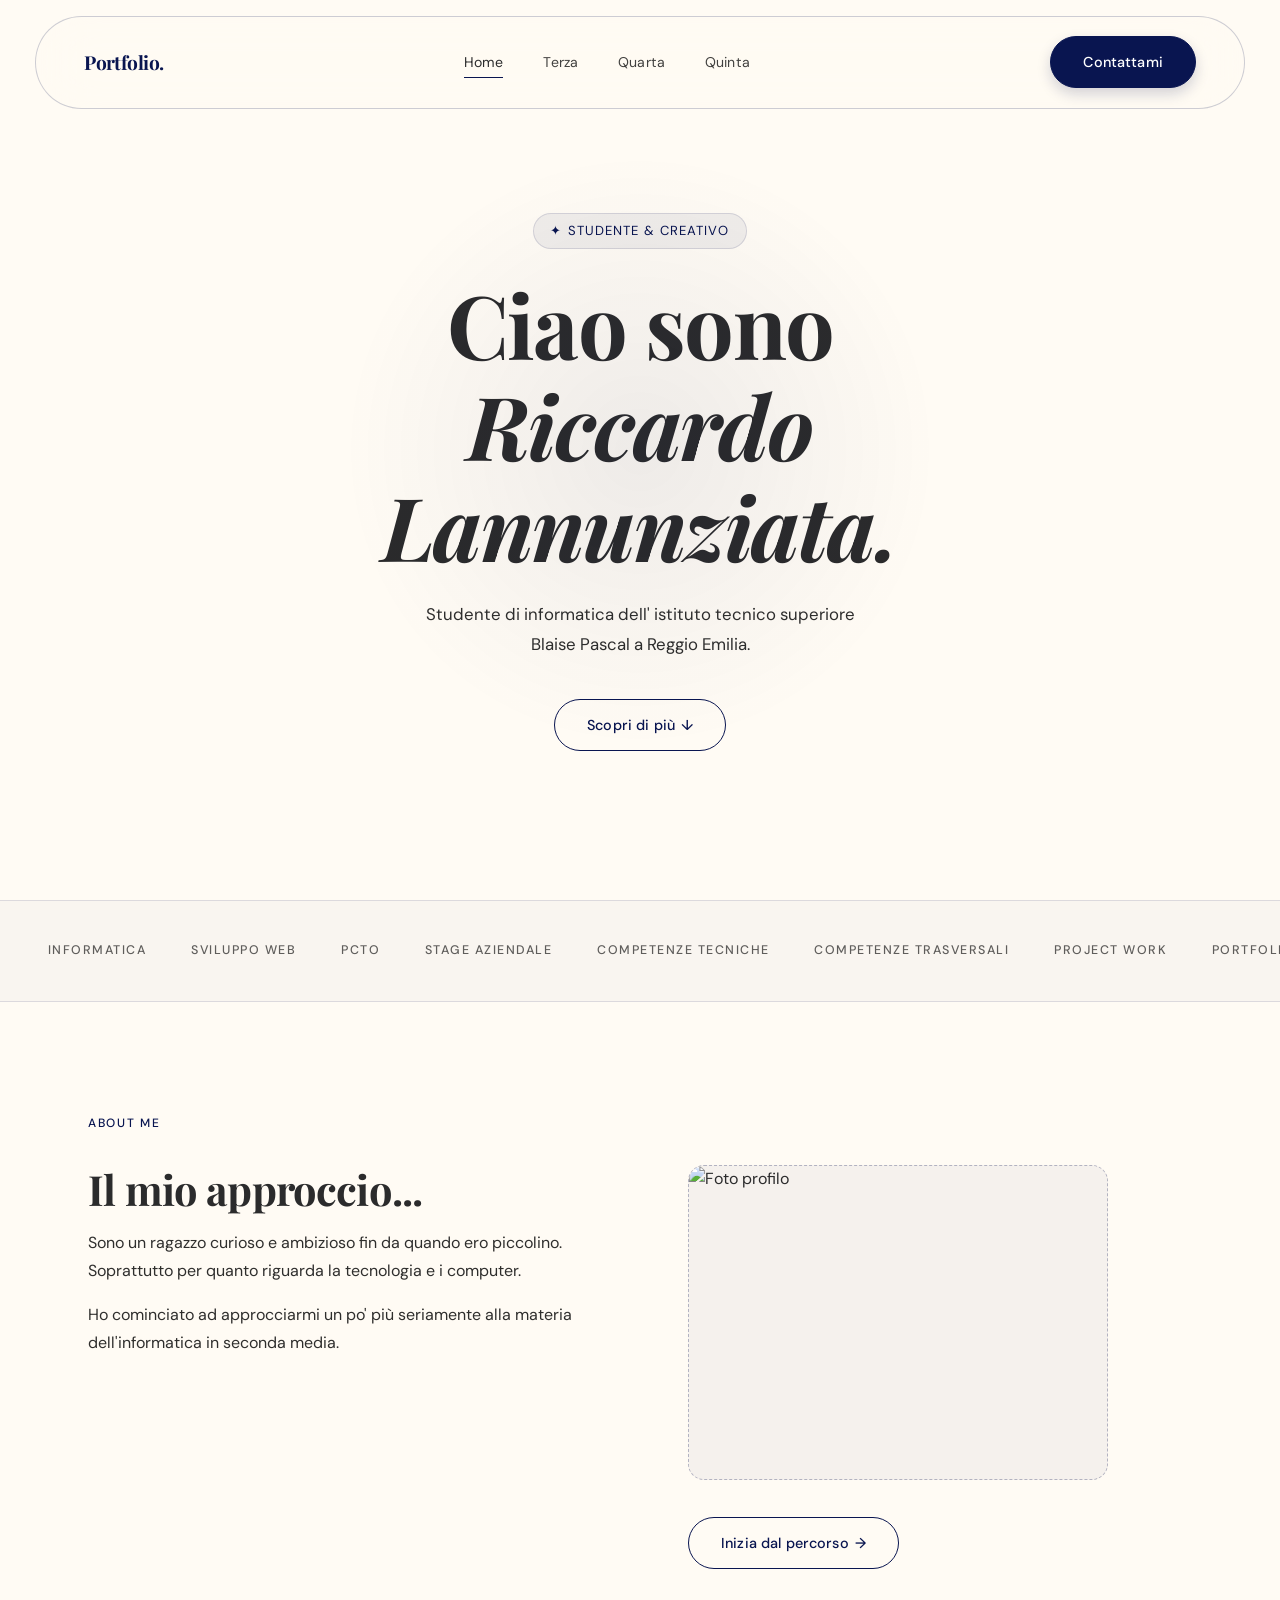
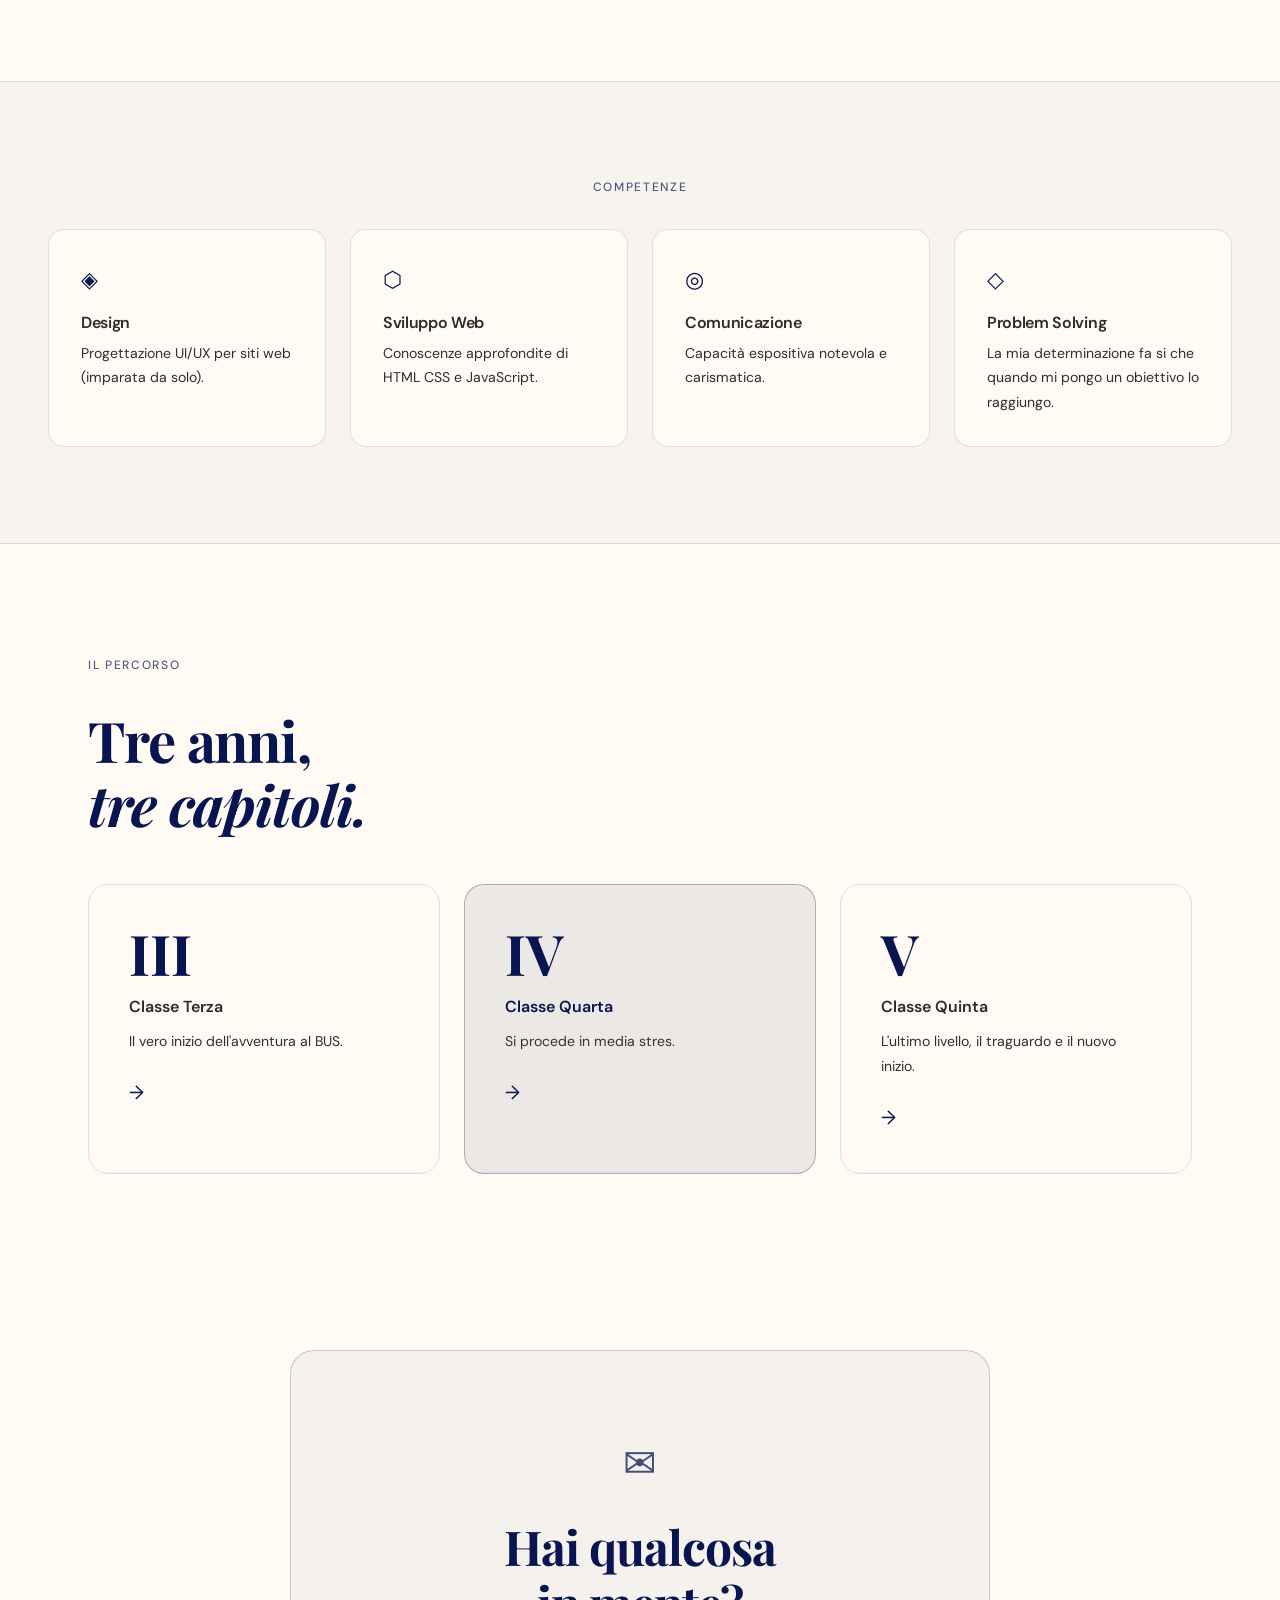
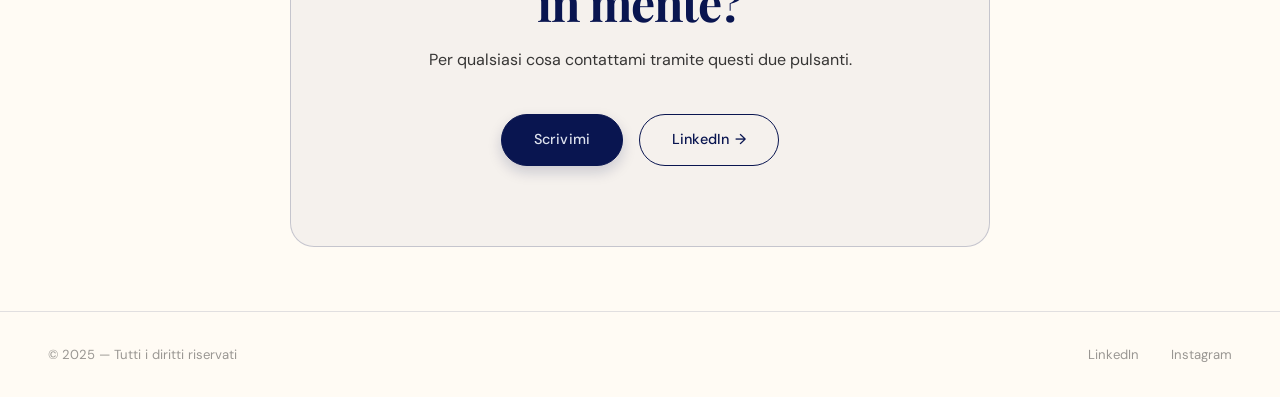
==== index.html @ df55d801 "Add files via upload" ====
<!DOCTYPE html>
<html lang="it">
<head>
  <meta charset="UTF-8" />
  <meta name="viewport" content="width=device-width, initial-scale=1.0"/>
  <title>Home</title>
  <link rel="stylesheet" href="style.css"/>
  <link rel="preconnect" href="https://fonts.googleapis.com">
  <link href="https://fonts.googleapis.com/css2?family=Playfair+Display:ital,wght@0,400;0,700;1,400&family=DM+Sans:wght@300;400;500&display=swap" rel="stylesheet">
</head>
<body>

  <!-- NAV -->
  <nav class="nav">
    <div class="nav-logo">Portfolio.</div>
    <div class="nav-links">
      <a href="index.html" class="active">Home</a>
      <a href="terza.html">Terza</a>
      <a href="quarta.html">Quarta</a>
      <a href="quinta.html">Quinta</a>
    </div>
    <div class="nav-contact">
      <a href="mailto:email@example.com" class="btn-pill btn-glow">Contattami</a>
    </div>
    <button class="hamburger" onclick="toggleMenu()">&#9776;</button>
  </nav>

  <div class="mobile-menu" id="mobileMenu">
    <a href="index.html" onclick="toggleMenu()">Home</a>
    <a href="terza.html" onclick="toggleMenu()">Terza</a>
    <a href="quarta.html" onclick="toggleMenu()">Quarta</a>
    <a href="quinta.html" onclick="toggleMenu()">Quinta</a>
  </div>

  <!-- HERO -->
  <section class="hero">
    <div class="hero-tag fade-in">✦ Studente &amp; Creativo</div>
    <h1 class="hero-title fade-in delay-1">
      Ciao sono<br>
      <em><span class="animated-name">Riccardo Lannunziata.</span></em>
    </h1>
    <p class="hero-sub fade-in delay-2">
      Studente di informatica dell' istituto tecnico superiore <br> Blaise Pascal a Reggio Emilia.
    </p>
    <a href="#about" class="btn-outline fade-in delay-3">Scopri di più <span class="btn-arrow">↓</span></a>
    <div class="hero-orb"></div>
  </section>

  <!-- BRANDS / SCUOLA -->
  <section class="brands fade-in-section">
    <div class="brands-track">
      <span>Informatica</span>
      <span>Sviluppo Web</span>
      <span>PCTO</span>
      <span>Stage Aziendale</span>
      <span>Competenze Tecniche</span>
      <span>Competenze Trasversali</span>
      <span>Project Work</span>
      <span>Portfolio</span>
    </div>
    <div class="brands-track" aria-hidden="true">
      <span>Informatica</span>
      <span>Sviluppo Web</span>
      <span>PCTO</span>
      <span>Stage Aziendale</span>
      <span>Competenze Tecniche</span>
      <span>Competenze Trasversali</span>
      <span>Project Work</span>
      <span>Portfolio</span>
    </div>
  </section>

  <!-- ABOUT -->
  <section class="about" id="about">
    <div class="about-label fade-in-section">About me</div>
    <div class="about-grid">
      <div class="about-left fade-in-section">
        <h2>Il mio approccio...</h2>
        <p>
          Sono un ragazzo curioso e ambizioso fin da quando ero piccolino.
          Soprattutto per quanto riguarda la tecnologia e i computer.
        </p>
        <p>
          Ho cominciato ad approcciarmi un po' più seriamente alla materia dell'informatica in seconda media.
        </p>
      </div>
      <div class="about-right fade-in-section delay-1">
        <div class="about-photo-slot">
          <img src="https://framerusercontent.com/images/jYWLYT46QP2IQZvcGWomokY1kc.jpg" alt="Foto profilo" />
        </div>
        <a href="terza.html" class="btn-outline">Inizia dal percorso <span class="btn-arrow">→</span></a>
      </div>
    </div>
  </section>

  <!-- SKILLS -->
  <section class="skills fade-in-section">
    <div class="skills-label">Competenze</div>
    <div class="skills-grid">
      <div class="skill-card fade-in-section">
        <div class="skill-icon">◈</div>
        <h3>Design</h3>
        <p>Progettazione UI/UX per siti web (imparata da solo).</p>
      </div>
      <div class="skill-card fade-in-section delay-1">
        <div class="skill-icon">⬡</div>
        <h3>Sviluppo Web</h3>
        <p>Conoscenze approfondite di HTML CSS e JavaScript.</p>
      </div>
      <div class="skill-card fade-in-section delay-2">
        <div class="skill-icon">◎</div>
        <h3>Comunicazione</h3>
        <p>Capacità espositiva notevola e carismatica.</p>
      </div>
      <div class="skill-card fade-in-section delay-3">
        <div class="skill-icon">◇</div>
        <h3>Problem Solving</h3>
        <p>La mia determinazione fa si che quando mi pongo un obiettivo lo raggiungo.</p>
      </div>
    </div>
  </section>

  <!-- YEARS NAV -->
  <section class="years fade-in-section">
    <div class="years-label">Il percorso</div>
    <h2>Tre anni,<br><em>tre capitoli.</em></h2>
    <div class="years-cards">
      <a href="terza.html" class="year-card fade-in-section">
        <div class="year-num">III</div>
        <div class="year-title">Classe Terza</div>
        <p>Il vero inizio dell'avventura al BUS.</p>
        <span class="year-arrow">→</span>
      </a>
      <a href="quarta.html" class="year-card featured fade-in-section delay-1 btn-glow">
        <div class="year-num">IV</div>
        <div class="year-title">Classe Quarta</div>
        <p>Si procede in media stres.</p>
        <span class="year-arrow">→</span>
      </a>
      <a href="quinta.html" class="year-card fade-in-section delay-2 btn-glow">
        <div class="year-num">V</div>
        <div class="year-title">Classe Quinta</div>
        <p>L'ultimo livello, il traguardo e il nuovo inizio.</p>
        <span class="year-arrow">→</span>
      </a>
    </div>
  </section>

  <!-- CTA -->
  <section class="cta fade-in-section">
    <div class="cta-inner">
      <div class="cta-icon">✉</div>
      <h2>Hai qualcosa<br>in mente?</h2>
      <p>Per qualsiasi cosa contattami tramite questi due pulsanti.</p>
      <div class="cta-buttons">
        <a href="mailto:email@example.com" class="btn-dark btn-glow">Scrivimi</a>
        <a href="#" class="btn-outline">LinkedIn <span class="btn-arrow">→</span></a>
      </div>
    </div>
  </section>

  <!-- FOOTER -->
  <footer class="footer">
    <div class="footer-left">© 2025 — Tutti i diritti riservati</div>
    <div class="footer-right">
      <a href="#">LinkedIn</a>
      <a href="#">Instagram</a>
    </div>
  </footer>

  <script src="main.js"></script>
</body>
</html>
---- style.css ----
/* === VARIABLES === */
:root {
  --navy: #091550;
  --cream: #fffbf4;
  --black: #2b2b2c;
  --white: #ffffff;
  --navy-light: rgba(9, 21, 80, 0.06);
  --navy-mid: rgba(9, 21, 80, 0.12);
  --transition: 0.55s cubic-bezier(0.22, 0.61, 0.36, 1);
}

/* === RESET === */
*, *::before, *::after { box-sizing: border-box; margin: 0; padding: 0; }

html { scroll-behavior: smooth; }

body {
  font-family: 'DM Sans', sans-serif;
  background-color: var(--cream);
  color: var(--black);
  font-size: 16px;
  line-height: 1.6;
  overflow-x: hidden;
}

a { text-decoration: none; color: inherit; }
em { font-family: 'Playfair Display', serif; font-style: italic; }

/* === TYPOGRAPHY === */
h1, h2, h3 {
  font-family: 'Playfair Display', serif;
  font-weight: 700;
  line-height: 1.15;
  letter-spacing: -0.02em;
  color: var(--black);
}

h1 { font-size: clamp(2.8rem, 7vw, 5.5rem); }
h2 { font-size: clamp(1.8rem, 4vw, 3rem); }
h3 { font-size: 1.2rem; font-family: 'DM Sans', sans-serif; font-weight: 500; }
p { color: rgba(0,0,0,0.82); line-height: 1.75; }

/* === NAV === */
.nav {
  position: fixed;
  top: 1rem;
  left: 2.2rem;
  right: 2.2rem;
  z-index: 100;
  display: flex;
  align-items: center;
  justify-content: space-between;
  padding: 1.2rem 3rem;
  border-radius: 999px;
  background: rgba(255, 251, 244, 0.44);
  backdrop-filter: blur(28px) saturate(1.2);
  -webkit-backdrop-filter: blur(28px) saturate(1.2);
  border: 1px solid rgba(9, 21, 80, 0.2);
  transition: background var(--transition), backdrop-filter var(--transition), box-shadow var(--transition), border-color var(--transition);
  box-shadow: 0 14px 34px rgba(9, 21, 80, 0.16);
}

.nav.scrolled {
  background: rgba(255, 251, 244, 0.56);
  backdrop-filter: blur(32px) saturate(1.25);
  -webkit-backdrop-filter: blur(32px) saturate(1.25);
  border-color: rgba(9, 21, 80, 0.26);
  box-shadow: 0 16px 36px rgba(9, 21, 80, 0.2);
}

.nav-logo {
  font-family: 'Playfair Display', serif;
  font-size: 1.2rem;
  font-weight: 700;
  color: var(--navy);
  letter-spacing: -0.03em;
}

.nav-links {
  display: flex;
  gap: 2.5rem;
}

.nav-links a {
  font-size: 0.88rem;
  font-weight: 400;
  color: rgba(0,0,0,0.74);
  letter-spacing: 0.01em;
  transition: color var(--transition);
  position: relative;
}

.nav-links a::after {
  content: '';
  position: absolute;
  bottom: -4px; left: 0; right: 0;
  height: 1px;
  background: var(--navy);
  transform: scaleX(0);
  transform-origin: left;
  transition: transform var(--transition);
}

.nav-links a:hover, .nav-links a.active {
  color: var(--black);
}

.nav-links a.active::after,
.nav-links a:hover::after {
  transform: scaleX(1);
}

.hamburger {
  display: none;
  background: none;
  border: none;
  font-size: 1.3rem;
  cursor: pointer;
  color: var(--black);
}

.mobile-menu {
  display: none;
  position: fixed;
  top: 82px;
  left: 2.2rem;
  right: 2.2rem;
  z-index: 99;
  background: rgba(255, 251, 244, 0.62);
  backdrop-filter: blur(22px) saturate(1.15);
  -webkit-backdrop-filter: blur(22px) saturate(1.15);
  border-radius: 18px;
  border: 1px solid rgba(9, 21, 80, 0.22);
  padding: 1.5rem 2rem;
  flex-direction: column;
  gap: 1.2rem;
}
.mobile-menu.open { display: flex; }
.mobile-menu a {
  font-size: 1rem;
  color: rgba(0,0,0,0.9);
  font-weight: 400;
}

/* === BUTTONS === */

/* --- STILE 1: outline (solo bordo) --- */
.btn-outline,
.btn-outline-light,
.btn-dark-outline {
  display: inline-flex;
  align-items: center;
  justify-content: center;
  gap: 0.4em;
  border-radius: 100px;
  border: 1.6px solid var(--navy);
  background: transparent;
  color: var(--navy);
  font-weight: 500;
  font-size: 0.9rem;
  padding: 0.85rem 2rem;
  letter-spacing: 0.01em;
  cursor: pointer;
  transition: background-color 0.35s cubic-bezier(0.22, 0.61, 0.36, 1),
              color 0.35s cubic-bezier(0.22, 0.61, 0.36, 1),
              box-shadow 0.35s cubic-bezier(0.22, 0.61, 0.36, 1);
}

.btn-outline .btn-arrow,
.btn-outline-light .btn-arrow,
.btn-dark-outline .btn-arrow {
  display: inline-block;
  transition: none;
}

.btn-outline:hover,
.btn-outline-light:hover,
.btn-dark-outline:hover {
  background: var(--navy);
  color: var(--white);
  box-shadow: 0 8px 18px rgba(9, 21, 80, 0.16);
}

.btn-outline:hover .btn-arrow,
.btn-outline-light:hover .btn-arrow,
.btn-dark-outline:hover .btn-arrow {
  transform: none;
}

/* --- STILE 2: fill (sfondo pieno) --- */
.btn-pill,
.btn-dark {
  display: inline-flex;
  align-items: center;
  justify-content: center;
  border-radius: 100px;
  border: 1.6px solid var(--navy);
  background: var(--navy);
  color: var(--white);
  font-weight: 500;
  font-size: 0.9rem;
  padding: 0.85rem 2rem;
  letter-spacing: 0.01em;
  cursor: pointer;
  transition: background-color 0.35s cubic-bezier(0.22, 0.61, 0.36, 1),
              color 0.35s cubic-bezier(0.22, 0.61, 0.36, 1),
              box-shadow 0.35s cubic-bezier(0.22, 0.61, 0.36, 1);
  box-shadow: 0 6px 14px rgba(9, 21, 80, 0.18);
}

.btn-pill:hover,
.btn-dark:hover {
  background: var(--white);
  color: var(--navy);
  box-shadow: 0 10px 22px rgba(9, 21, 80, 0.2);
}

.btn-outline { font-size: 0.9rem; padding: 0.85rem 2rem; }

/* back-arrow in nav buttons translates down on hover */
.page-nav .btn-outline:hover {
  /* arrow already handled by .btn-arrow span */
}

.btn-glow {
  position: static;
}

.btn-glow:not(.btn-dark):not(.btn-pill)::after {
  opacity: 0;
}

.btn-glow:not(.btn-dark):not(.btn-pill):hover::after {
  opacity: 0;
}

.year-card.btn-glow {
  transition: transform 0.22s ease, box-shadow 0.22s ease, border-color 0.22s ease, background-color 0.22s ease;
}

.year-card.btn-glow::after {
  border-radius: 20px;
}

.year-card.featured.btn-glow {
  background: rgba(9, 21, 80, 0.08);
}

.year-card.featured.btn-glow:hover {
  background: #050d37;
  border-color: rgba(131, 165, 255, 0.7);
}

.year-card.btn-glow:hover {
  border-color: rgba(131, 165, 255, 0.65);
  box-shadow: 0 18px 36px rgba(5, 13, 55, 0.28);
}

.year-card.featured.btn-glow:hover .year-num,
.year-card.featured.btn-glow:hover .year-title,
.year-card.featured.btn-glow:hover p,
.year-card.featured.btn-glow:hover .year-arrow {
  color: #ffffff;
}

/* === HERO === */
.hero {
  min-height: 100vh;
  display: flex;
  flex-direction: column;
  align-items: center;
  justify-content: center;
  text-align: center;
  padding: 8rem 2rem 4rem;
  position: relative;
  overflow: hidden;
}

.hero-tag {
  display: inline-block;
  font-size: 0.82rem;
  letter-spacing: 0.08em;
  text-transform: uppercase;
  color: var(--navy);
  background: var(--navy-light);
  padding: 0.4rem 1rem;
  border-radius: 100px;
  margin-bottom: 1.5rem;
  border: 1px solid var(--navy-mid);
}

.hero-title {
  max-width: 800px;
  margin-bottom: 1.5rem;
}

.hero-sub {
  max-width: 480px;
  font-size: 1.05rem;
  margin-bottom: 2.5rem;
  color: rgba(0,0,0,0.82);
}

.hero-orb {
  position: absolute;
  width: 600px;
  height: 600px;
  border-radius: 50%;
  background: radial-gradient(circle, rgba(9,21,80,0.07) 0%, transparent 70%);
  top: 50%; left: 50%;
  transform: translate(-50%, -50%);
  pointer-events: none;
  animation: pulse 6s ease-in-out infinite;
}

@keyframes pulse {
  0%, 100% { transform: translate(-50%, -50%) scale(1); opacity: 1; }
  50% { transform: translate(-50%, -50%) scale(1.08); opacity: 0.7; }
}

/* === NAME COLOR ANIMATION === */
@keyframes nameColorShift {
  0%   { color: #091550; }
  20%  { color: #1a3fa8; }
  40%  { color: #3d6eff; }
  60%  { color: #091550; }
  80%  { color: #5b21b6; }
  100% { color: #091550; }
}

.hero-title .animated-name {
  animation: nameColorShift 6s ease-in-out infinite;
  display: inline;
}

/* === BRANDS === */
.brands {
  padding: 2.5rem 3rem;
  display: flex;
  align-items: center;
  justify-content: flex-start;
  gap: 2.8rem;
  overflow: hidden;
  border-top: 1px solid var(--navy-mid);
  border-bottom: 1px solid var(--navy-mid);
  background: rgba(9,21,80,0.025);
}

.brands-track {
  display: flex;
  align-items: center;
  gap: 2.8rem;
  min-width: max-content;
  flex-shrink: 0;
  animation: brandsScroll 42s linear infinite;
}

.brands span {
  font-size: 0.78rem;
  letter-spacing: 0.12em;
  text-transform: uppercase;
  color: rgba(0,0,0,0.62);
  font-weight: 500;
}

@keyframes brandsScroll {
  from { transform: translateX(0); }
  to { transform: translateX(-100%); }
}

/* === ABOUT === */
.about {
  padding: 7rem 3rem;
  max-width: 1200px;
  margin: 0 auto;
}

.about-label, .section-label, .skills-label, .years-label, .page-hero-label {
  font-size: 0.75rem;
  letter-spacing: 0.14em;
  text-transform: uppercase;
  color: var(--navy);
  font-weight: 500;
  margin-bottom: 2rem;
  opacity: 0.7;
}

.page-hero-title,
.page-section h2,
.years h2 {
  color: var(--navy);
}

.about-grid {
  display: grid;
  grid-template-columns: 1fr 1fr;
  gap: 6rem;
  align-items: start;
  margin-top: 1rem;
}

.about-left h2 { font-size: clamp(1.6rem, 3.5vw, 2.6rem); }
.about-left p {
  margin-top: 1rem;
  max-width: 48ch;
}

.about-right {
  display: flex;
  flex-direction: column;
  gap: 1.2rem;
}
.about-right .btn-outline { align-self: flex-start; margin-top: 0.5rem; }

.about-photo-slot {
  width: min(420px, 100%);
  aspect-ratio: 4 / 3;
  border: 1.5px dashed rgba(9,21,80,0.28);
  border-radius: 16px;
  background: rgba(9,21,80,0.04);
  display: flex;
  align-items: center;
  justify-content: center;
  position: relative;
  overflow: hidden;
  margin-bottom: 0.6rem;
}

.about-photo-slot img {
  width: 100%;
  height: 100%;
  object-fit: cover;
  display: block;
}

.about-photo-slot span {
  position: absolute;
  left: 50%;
  top: 50%;
  transform: translate(-50%, -50%);
  font-size: 0.8rem;
  letter-spacing: 0.05em;
  color: rgba(0,0,0,0.62);
  background: rgba(255,251,244,0.92);
  padding: 0.38rem 0.7rem;
  border-radius: 999px;
}

/* === SKILLS === */
.skills {
  padding: 6rem 3rem;
  background: rgba(9,21,80,0.03);
  border-top: 1px solid var(--navy-mid);
  border-bottom: 1px solid var(--navy-mid);
}

.skills-label { text-align: center; }

.skills-grid {
  display: grid;
  grid-template-columns: repeat(4, 1fr);
  gap: 1.5rem;
  max-width: 1200px;
  margin: 2rem auto 0;
}

.skill-card {
  padding: 2rem;
  background: var(--cream);
  border: 1px solid var(--navy-mid);
  border-radius: 16px;
  transition: all var(--transition);
  position: relative;
  overflow: hidden;
}
.skill-card:hover {
  transform: translateY(-7px);
  box-shadow: 0 20px 42px rgba(9,21,80,0.12);
  border-color: rgba(9,21,80,0.35);
}

.skill-card::before {
  content: '';
  position: absolute;
  inset: 0;
  border-radius: 16px;
  padding: 1px;
  background: conic-gradient(from 35deg at 100% 100%, rgba(9,21,80,0) 0deg, rgba(9,21,80,0.78) 110deg, rgba(9,21,80,0) 220deg, rgba(9,21,80,0) 360deg);
  -webkit-mask: linear-gradient(#000 0 0) content-box, linear-gradient(#000 0 0);
  -webkit-mask-composite: xor;
  mask-composite: exclude;
  opacity: 0;
  transition: opacity var(--transition), transform var(--transition);
  transform: translateY(8px);
  pointer-events: none;
}

.skill-card:hover::before {
  opacity: 1;
  transform: translateY(0);
}

.skill-icon {
  font-size: 1.4rem;
  color: var(--navy);
  margin-bottom: 1rem;
}

.skill-card h3 { font-size: 1rem; font-weight: 600; margin-bottom: 0.5rem; }
.skill-card p { font-size: 0.88rem; }

/* === YEARS === */
.years {
  padding: 7rem 3rem;
  max-width: 1200px;
  margin: 0 auto;
}

.years h2 { font-size: clamp(2rem, 4.5vw, 3.5rem); margin-bottom: 3rem; }

.years-cards {
  display: grid;
  grid-template-columns: repeat(3, 1fr);
  gap: 1.5rem;
}

.year-card {
  display: block;
  padding: 2.5rem;
  border: 1.5px solid var(--navy-mid);
  border-radius: 20px;
  transition: all var(--transition);
  position: relative;
  overflow: hidden;
  box-shadow: none;
}

.year-card::before {
  content: '';
  position: absolute;
  inset: 0;
  background: var(--navy);
  transform: translateY(100%);
  transition: transform var(--transition);
  z-index: 0;
}

.year-card:hover::before { transform: translateY(0); }

.year-card:hover .year-num,
.year-card:hover .year-title,
.year-card:hover p,
.year-card:hover .year-arrow {
  color: var(--cream);
}

.year-card > * { position: relative; z-index: 1; }

.year-card.featured {
  background: rgba(9,21,80,0.05);
  border-color: rgba(9,21,80,0.28);
}
.year-card.featured .year-num,
.year-card.featured .year-title,
.year-card.featured p,
.year-card.featured .year-arrow {
  color: var(--navy);
}
.year-card.featured p { color: rgba(0,0,0,0.78); }

.year-num {
  font-family: 'Playfair Display', serif;
  font-size: 3.5rem;
  font-weight: 700;
  color: var(--navy);
  line-height: 1;
  margin-bottom: 0.8rem;
  transition: color var(--transition);
}

.year-title {
  font-size: 1rem;
  font-weight: 600;
  margin-bottom: 0.6rem;
  transition: color var(--transition);
}

.year-card p { font-size: 0.88rem; margin-bottom: 1.5rem; transition: color var(--transition); }

.year-arrow {
  font-size: 1.2rem;
  color: var(--navy);
  transition: all var(--transition);
  display: block;
}

.year-card:hover .year-arrow { transform: translateX(5px); }

/* === CTA === */
.cta {
  padding: 4rem 3rem;
  display: flex;
  justify-content: center;
}

.cta-inner {
  text-align: center;
  padding: 5rem 4rem;
  background: rgba(9,21,80,0.04);
  border: 1.5px solid rgba(9,21,80,0.2);
  border-radius: 24px;
  max-width: 700px;
  width: 100%;
}

.cta-icon {
  font-size: 2.5rem;
  margin-bottom: 1.5rem;
  color: var(--navy);
  opacity: 0.75;
}

.cta-inner h2 { color: var(--navy); margin-bottom: 1rem; }
.cta-inner p { color: rgba(0,0,0,0.78); margin-bottom: 2.5rem; }

.cta-buttons {
  display: flex;
  gap: 1rem;
  justify-content: center;
  flex-wrap: wrap;
}

.cta-buttons .btn-dark {
  color: rgba(245, 248, 255, 0.9);
}
.cta-buttons .btn-dark:hover {
  background: linear-gradient(145deg, #0a164f, #040a2a);
}

/* === FOOTER === */
.footer {
  padding: 2rem 3rem;
  display: flex;
  align-items: center;
  justify-content: space-between;
  border-top: 1px solid var(--navy-mid);
}

.footer-left { font-size: 0.82rem; color: rgba(0,0,0,0.4); }
.footer-right { display: flex; gap: 2rem; }
.footer-right a { font-size: 0.82rem; color: rgba(0,0,0,0.4); transition: color var(--transition); }
.footer-right a:hover { color: var(--navy); }

/* === PAGE HERO === */
.page-hero {
  padding: 12rem 3rem 6rem;
  max-width: 900px;
  margin: 0 auto;
}

.page-hero-title {
  font-size: clamp(3.5rem, 9vw, 7rem);
  margin-bottom: 1.5rem;
  line-height: 1.05;
}

.page-hero-sub {
  font-size: 1.1rem;
  max-width: 500px;
  line-height: 1.7;
}

/* === PAGE SECTIONS === */
.page-section {
  padding: 6rem 3rem;
  max-width: 1200px;
  margin: 0 auto;
}

.page-section.alt-bg {
  max-width: 100%;
  background: rgba(9,21,80,0.03);
  border-top: 1px solid var(--navy-mid);
  border-bottom: 1px solid var(--navy-mid);
  padding: 6rem 3rem;
}

.page-section.alt-bg > * {
  max-width: 1200px;
  margin-left: auto;
  margin-right: auto;
}

.page-section.alt-bg h2 { margin-bottom: 3rem; }

.two-col {
  display: grid;
  grid-template-columns: 1fr 1fr;
  gap: 5rem;
  align-items: start;
}

.two-col h2 { margin-bottom: 1.2rem; }
.two-col p { margin-bottom: 0.8rem; }

/* === STAT STACK === */
.stat-stack {
  display: flex;
  flex-direction: column;
  gap: 0;
  border: 1.5px solid var(--navy-mid);
  border-radius: 16px;
  overflow: hidden;
}

.stat-item {
  padding: 1.5rem 2rem;
  border-bottom: 1px solid var(--navy-mid);
  display: flex;
  flex-direction: column;
  gap: 0.2rem;
}
.stat-item:last-child { border-bottom: none; }

.stat-num {
  font-family: 'Playfair Display', serif;
  font-size: 2.2rem;
  font-weight: 700;
  color: var(--navy);
  line-height: 1;
}

.stat-label {
  font-size: 0.82rem;
  color: rgba(0,0,0,0.72);
  letter-spacing: 0.02em;
}

/* === ACTIVITY GRID === */
.activity-grid {
  display: grid;
  grid-template-columns: repeat(2, 1fr);
  gap: 1.5rem;
  max-width: 1200px;
  margin: 0 auto;
}

.activity-card {
  padding: 2.5rem;
  background: var(--cream);
  border: 1.5px solid var(--navy-mid);
  border-radius: 16px;
  transition: all var(--transition);
}
.activity-card:hover {
  transform: translateY(-3px);
  box-shadow: 0 12px 32px rgba(9,21,80,0.08);
  border-color: rgba(9,21,80,0.2);
}

.activity-num {
  font-family: 'Playfair Display', serif;
  font-size: 0.8rem;
  color: var(--navy);
  opacity: 0.5;
  letter-spacing: 0.1em;
  margin-bottom: 1rem;
}

.activity-card h3 { font-size: 1.05rem; font-weight: 600; margin-bottom: 0.7rem; }
.activity-card p { font-size: 0.9rem; }

/* === SUBJECTS === */
.subjects-list {
  display: flex;
  flex-direction: column;
  gap: 1rem;
  max-width: 700px;
}

.subject-row {
  display: flex;
  align-items: center;
  gap: 1.5rem;
}

.subject-name {
  min-width: 200px;
  font-size: 0.9rem;
  color: rgba(0,0,0,0.9);
}

.subject-bar {
  flex: 1;
  height: 4px;
  background: var(--navy-mid);
  border-radius: 100px;
  overflow: hidden;
}

.subject-bar span {
  display: block;
  height: 100%;
  background: var(--navy);
  border-radius: 100px;
  transform: scaleX(0);
  transform-origin: left;
  transition: transform 1s cubic-bezier(0.25, 0.46, 0.45, 0.94);
}

.subject-row.animated .subject-bar span {
  transform: scaleX(1);
}

/* === REFLECTION === */
.reflection {
  text-align: center;
  padding: 6rem 3rem;
  max-width: 700px;
  margin: 0 auto;
}

.reflection blockquote {
  font-family: 'Playfair Display', serif;
  font-size: clamp(1.2rem, 2.5vw, 1.6rem);
  font-style: italic;
  color: var(--navy);
  line-height: 1.6;
  margin-bottom: 1.5rem;
}

.reflection cite {
  font-size: 0.82rem;
  color: rgba(0,0,0,0.68);
  letter-spacing: 0.05em;
  font-style: normal;
}

/* === PAGE NAV === */
.page-nav {
  padding: 3rem;
  display: flex;
  justify-content: space-between;
  align-items: center;
  border-top: 1px solid var(--navy-mid);
  max-width: 1200px;
  margin: 0 auto;
}

.page-nav-disabled {
  font-size: 0.9rem;
  color: rgba(0,0,0,0.25);
  cursor: default;
}

/* === STAGE SECTION === */
.stage-section {
  background: rgba(9,21,80,0.03);
  border-top: 1px solid var(--navy-mid);
  border-bottom: 1px solid var(--navy-mid);
  padding: 6rem 3rem;
}

.stage-inner {
  max-width: 1200px;
  margin: 0 auto;
}

.stage-badge {
  display: inline-block;
  font-size: 0.75rem;
  letter-spacing: 0.12em;
  text-transform: uppercase;
  color: var(--navy);
  background: rgba(9,21,80,0.08);
  border: 1px solid rgba(9,21,80,0.25);
  padding: 0.4rem 1rem;
  border-radius: 100px;
  margin-bottom: 3rem;
  font-weight: 500;
}

.stage-grid {
  display: grid;
  grid-template-columns: 1fr 1fr;
  gap: 5rem;
  align-items: start;
  margin-bottom: 3rem;
}

.stage-grid h2 { margin-bottom: 1.2rem; }
.stage-grid p { margin-bottom: 0.8rem; }

.stage-details {
  display: flex;
  flex-direction: column;
  gap: 0;
  border: 1.5px solid var(--navy-mid);
  border-radius: 16px;
  overflow: hidden;
  background: var(--cream);
}

.stage-detail-item {
  display: flex;
  justify-content: space-between;
  align-items: center;
  padding: 1rem 1.5rem;
  border-bottom: 1px solid var(--navy-mid);
  gap: 1rem;
}
.stage-detail-item:last-child { border-bottom: none; }

.stage-detail-label {
  font-size: 0.78rem;
  letter-spacing: 0.06em;
  text-transform: uppercase;
  color: rgba(0,0,0,0.7);
}

.stage-detail-value {
  font-size: 0.9rem;
  font-weight: 500;
  color: var(--black);
  text-align: right;
}

.stage-activities {
  display: grid;
  grid-template-columns: repeat(auto-fit, minmax(200px, 1fr));
  gap: 1.2rem;
  margin-top: 2rem;
}

.stage-activity-card {
  padding: 1.8rem;
  background: var(--cream);
  border: 1.5px solid var(--navy-mid);
  border-radius: 14px;
  transition: all var(--transition);
}
.stage-activity-card:hover {
  transform: translateY(-3px);
  box-shadow: 0 10px 28px rgba(9,21,80,0.08);
}

.sa-icon {
  font-size: 1.2rem;
  color: var(--navy);
  margin-bottom: 0.8rem;
}

.stage-activity-card h4 { font-size: 0.95rem; font-weight: 600; margin-bottom: 0.5rem; }
.stage-activity-card p { font-size: 0.84rem; }

/* === MATURITY === */
.maturity-topics {
  background: var(--cream);
  border: 1.5px solid var(--navy-mid);
  border-radius: 16px;
  padding: 2rem;
}

.maturity-topics h4 {
  font-size: 0.78rem;
  letter-spacing: 0.1em;
  text-transform: uppercase;
  color: var(--navy);
  margin-bottom: 1.2rem;
  opacity: 0.7;
}

.maturity-topics ul {
  list-style: none;
  display: flex;
  flex-direction: column;
  gap: 0.7rem;
}

.maturity-topics li {
  font-size: 0.9rem;
  color: rgba(0,0,0,0.9);
  padding-left: 1.2rem;
  position: relative;
}

/* === DETAILS OVERLAY === */
.details-toggle {
  margin-top: 1rem;
  display: inline-flex;
  align-items: center;
  gap: 0.45rem;
  padding: 0.3rem 0;
  border: none;
  background: transparent;
  color: rgba(0,0,0,0.86);
  font-family: 'Playfair Display', serif;
  font-style: italic;
  font-size: 0.95rem;
  letter-spacing: 0.02em;
  font-weight: 500;
  cursor: pointer;
  position: relative;
  transition: color var(--transition), transform var(--transition);
}

.details-toggle::after {
  content: '';
  position: absolute;
  left: 0;
  bottom: -0.08rem;
  width: 100%;
  height: 1px;
  background: currentColor;
  transform: scaleX(0);
  transform-origin: left;
  transition: transform 0.35s ease;
}

.details-toggle:hover {
  color: var(--navy);
  transform: translateX(2px);
}

.details-toggle:hover::after {
  transform: scaleX(1);
}

.details-arrow {
  font-size: 0.82rem;
  transition: transform var(--transition);
}

.details-toggle:hover .details-arrow {
  transform: translateY(1px);
}

.details-overlay {
  position: fixed;
  inset: 0;
  display: flex;
  align-items: center;
  justify-content: center;
  padding: 1.5rem;
  background: rgba(4, 10, 38, 0.48);
  opacity: 0;
  pointer-events: none;
  transition: opacity 0.3s ease;
  z-index: 200;
}

.details-overlay.open {
  opacity: 1;
  pointer-events: auto;
}

.details-panel {
  width: min(900px, 100%);
  max-height: 92vh;
  overflow: auto;
  background: var(--cream);
  border: 1px solid var(--navy-mid);
  border-radius: 18px;
  padding: 2.1rem;
  box-shadow: 0 24px 60px rgba(9,21,80,0.18);
  transform: translateY(14px) scale(0.98);
  transition: transform 0.32s cubic-bezier(0.25, 0.46, 0.45, 0.94);
}

.details-overlay.open .details-panel {
  transform: translateY(0) scale(1);
}

.details-close {
  border: none;
  background: transparent;
  font-size: 1.6rem;
  line-height: 1;
  color: rgba(0,0,0,0.75);
  cursor: pointer;
  float: right;
}

.details-panel h3 {
  margin-bottom: 0.9rem;
  padding-right: 2rem;
}

.details-panel > p {
  margin-bottom: 1.2rem;
}

.details-skills {
  display: grid;
  grid-template-columns: repeat(2, minmax(260px, 1fr));
  gap: 1rem;
}

.details-skill-block {
  border: 1px solid var(--navy-mid);
  border-radius: 12px;
  padding: 1rem;
  background: rgba(9,21,80,0.03);
}

.details-skill-block h4 {
  font-size: 0.8rem;
  letter-spacing: 0.06em;
  text-transform: uppercase;
  color: var(--navy);
  margin-bottom: 0.5rem;
}

.details-skill-block p {
  font-size: 0.9rem;
  line-height: 1.55;
}

.details-reflection-block {
  grid-column: 1 / -1;
}

.maturity-topics li::before {
  content: '→';
  position: absolute;
  left: 0;
  color: var(--navy);
  font-size: 0.8rem;
}

/* === ANIMATIONS === */
.fade-in {
  opacity: 0;
  transform: translateY(20px);
  animation: fadeUp 0.8s cubic-bezier(0.25, 0.46, 0.45, 0.94) forwards;
}

.fade-in-section {
  opacity: 0;
  transform: translateY(28px);
  transition: opacity 0.8s cubic-bezier(0.25, 0.46, 0.45, 0.94),
              transform 0.8s cubic-bezier(0.25, 0.46, 0.45, 0.94);
}

.fade-in-section.visible {
  opacity: 1;
  transform: translateY(0);
}

.delay-1 { animation-delay: 0.12s; transition-delay: 0.12s; }
.delay-2 { animation-delay: 0.24s; transition-delay: 0.24s; }
.delay-3 { animation-delay: 0.36s; transition-delay: 0.36s; }

@keyframes fadeUp {
  from { opacity: 0; transform: translateY(20px); }
  to   { opacity: 1; transform: translateY(0); }
}

/* === RESPONSIVE === */
@media (max-width: 900px) {
  .nav-links, .nav-contact { display: none; }
  .hamburger { display: block; }

  .nav {
    left: 1.1rem;
    right: 1.1rem;
    top: 0.8rem;
    padding: 1rem 1.2rem;
  }

  .hero { padding: 7rem 1.5rem 4rem; }
  .hero-title { font-size: 2.8rem; }

  .about, .page-section, .skills, .years, .cta,
  .stage-section, .reflection, .page-nav, .page-hero { padding-left: 1.5rem; padding-right: 1.5rem; }

  .about-grid, .two-col, .stage-grid { grid-template-columns: 1fr; gap: 2.5rem; }

  .skills-grid { grid-template-columns: 1fr 1fr; }
  .years-cards { grid-template-columns: 1fr; }
  .activity-grid { grid-template-columns: 1fr; }

  .brands { gap: 1.8rem; padding: 2rem 1.5rem; }
  .brands-track { gap: 1.8rem; }

  .footer { flex-direction: column; gap: 1rem; text-align: center; padding: 1.5rem; }
  .page-nav { flex-direction: column; gap: 1rem; }

  .page-hero { padding: 9rem 1.5rem 4rem; }
  .page-hero-title { font-size: 3.5rem; }

  .cta-inner { padding: 3rem 2rem; }
}

@media (max-width: 520px) {
  .skills-grid { grid-template-columns: 1fr; }
  .stage-activities { grid-template-columns: 1fr 1fr; }
  .details-skills { grid-template-columns: 1fr; }
}
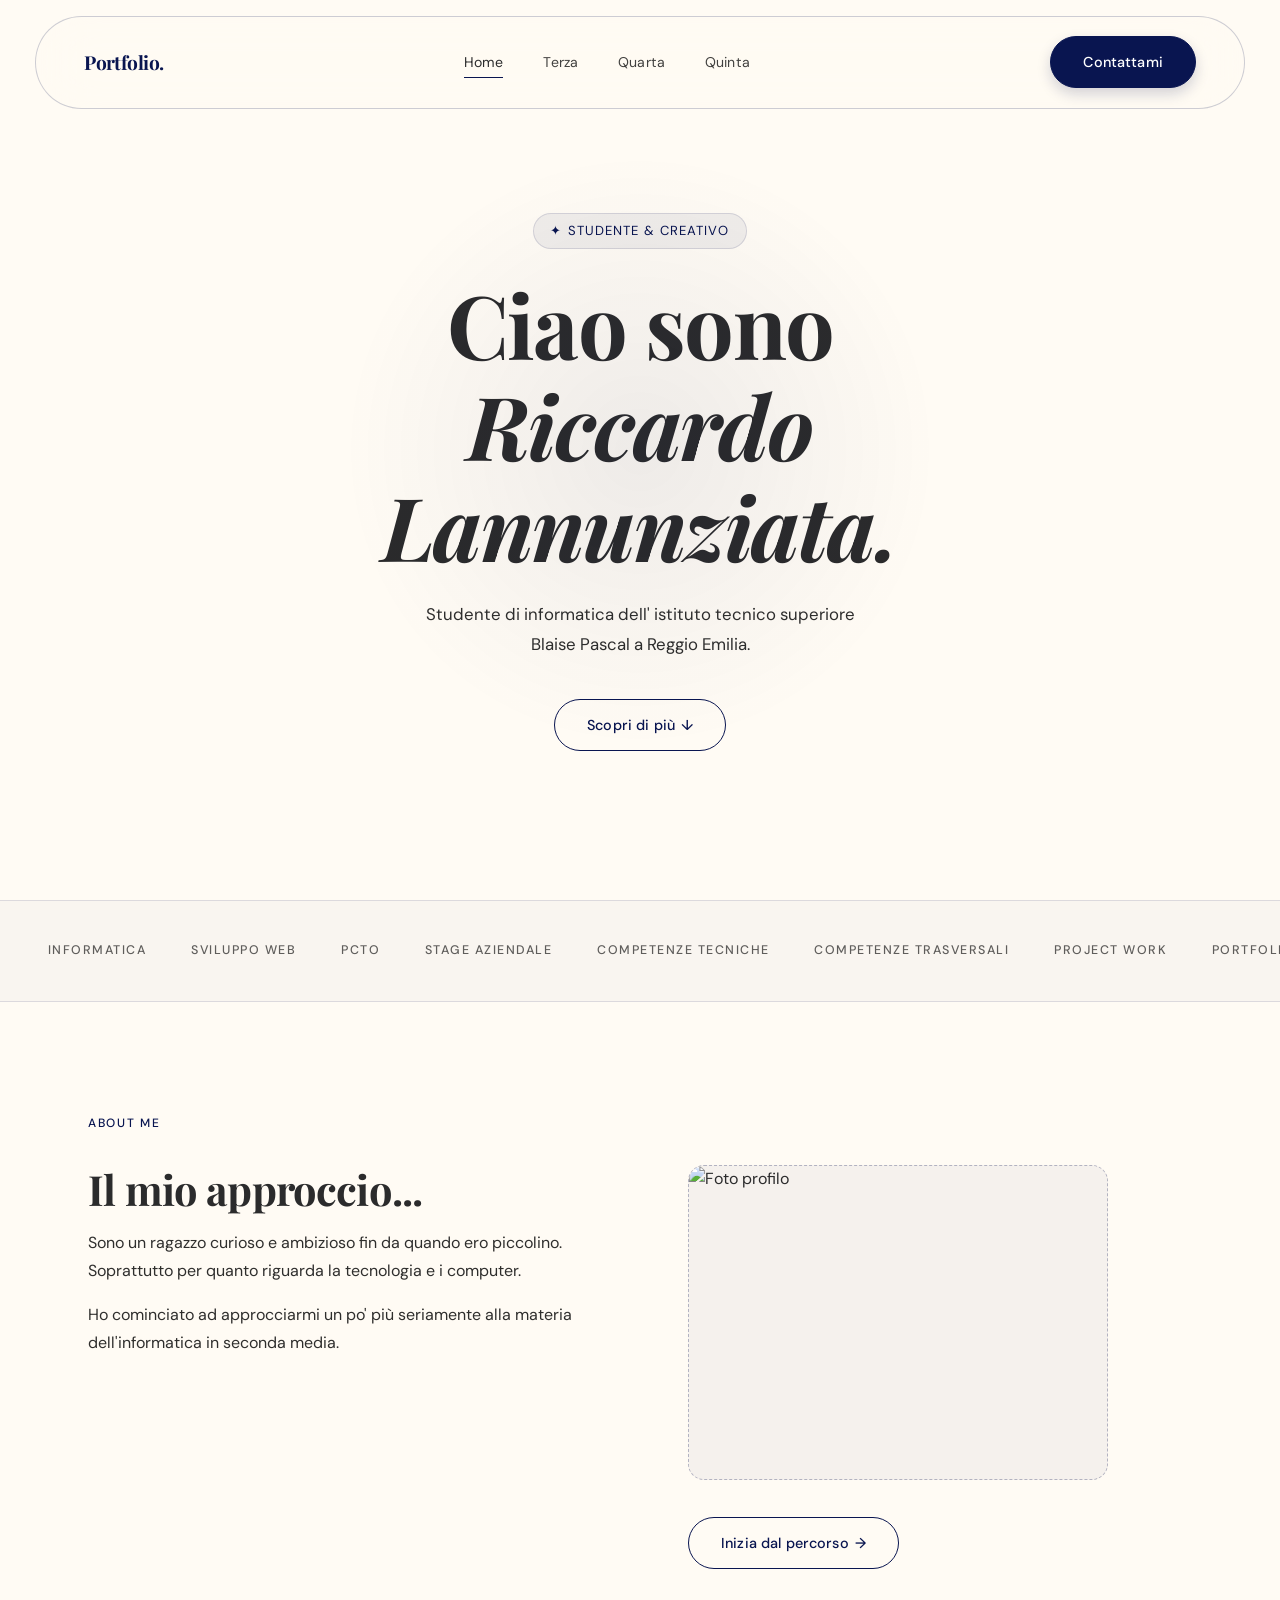
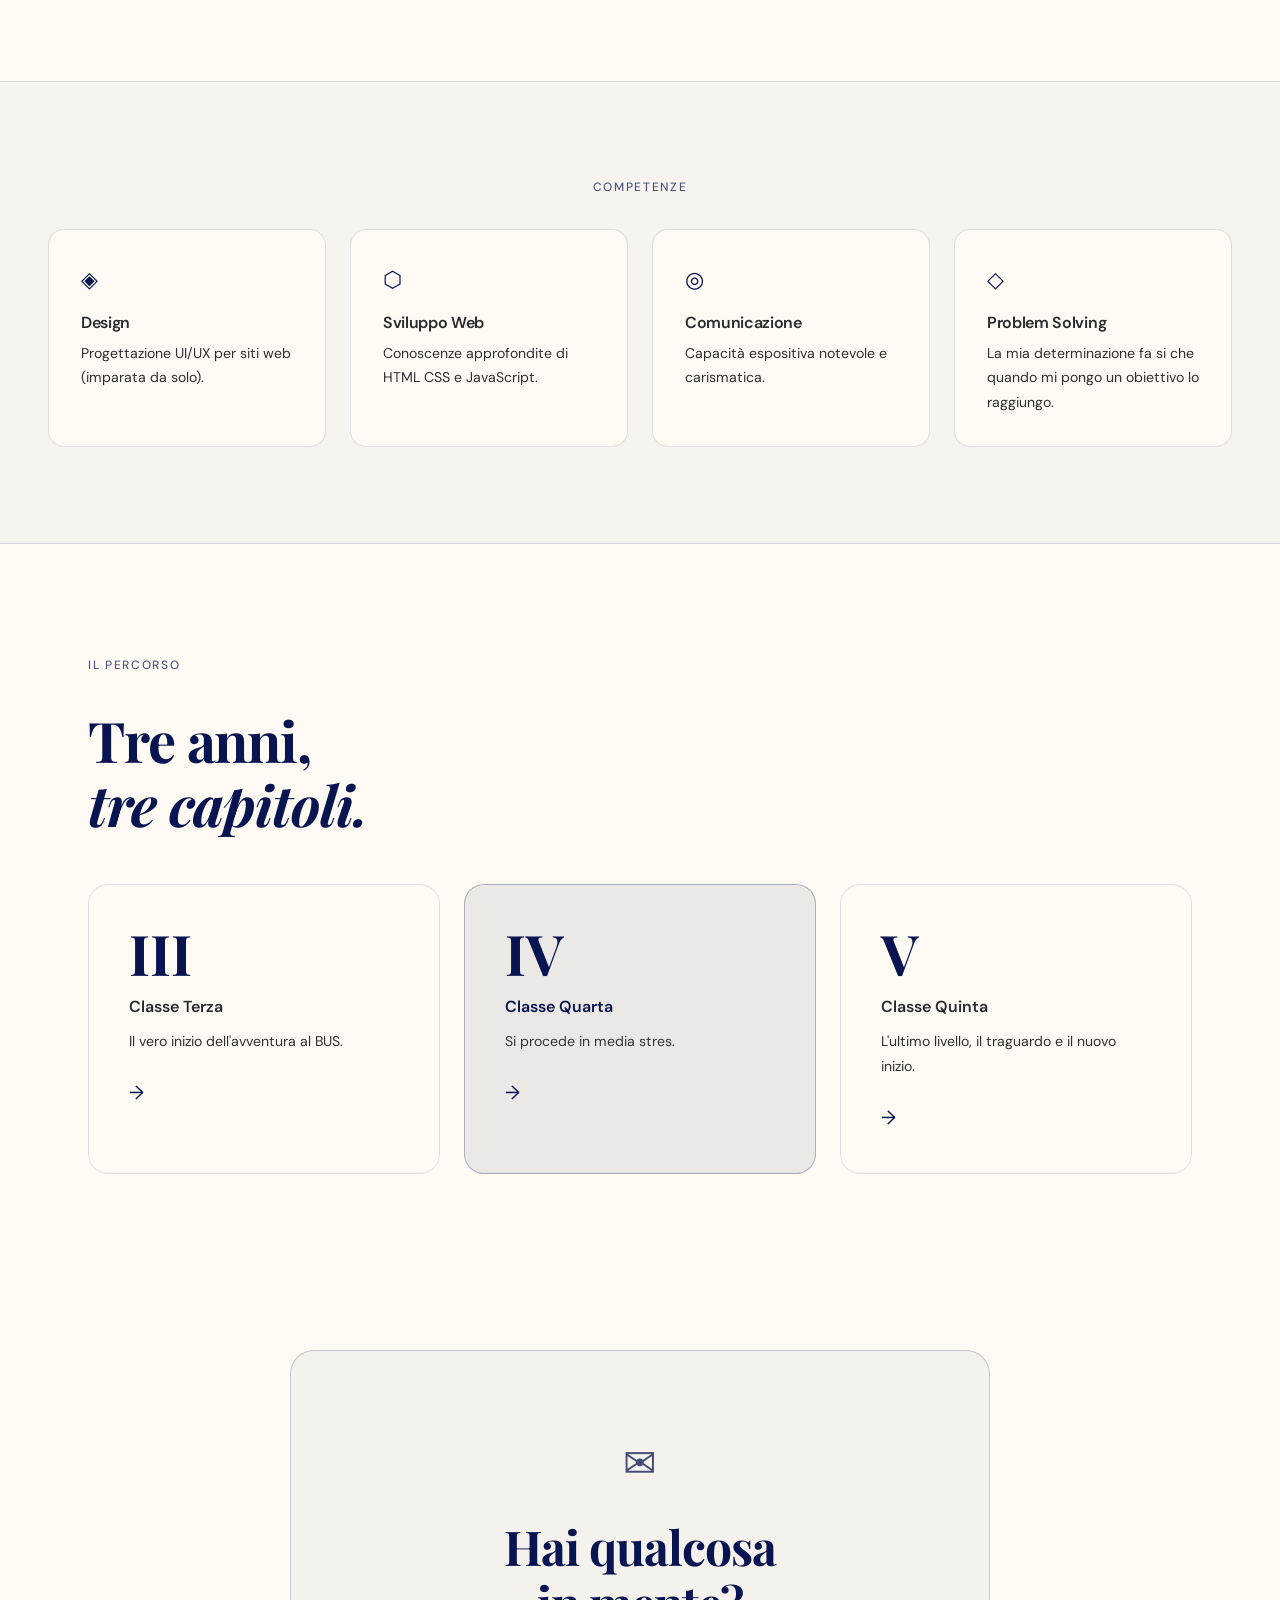
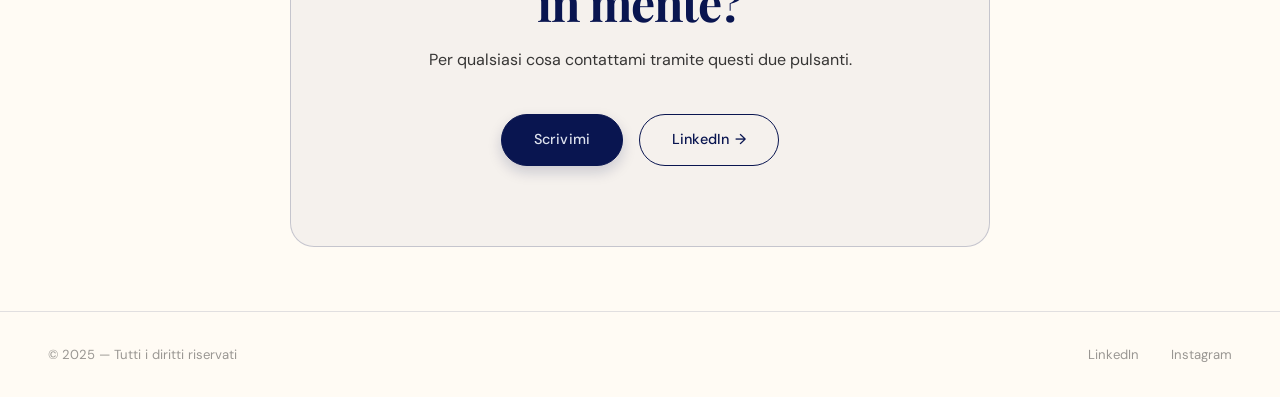
==== commit 34086de9: "Fix typo in communication skill description" ====
--- a/index.html
+++ b/index.html
@@ -110,7 +110,7 @@
       <div class="skill-card fade-in-section delay-2">
         <div class="skill-icon">◎</div>
         <h3>Comunicazione</h3>
-        <p>Capacità espositiva notevola e carismatica.</p>
+        <p>Capacità espositiva notevole e carismatica.</p>
       </div>
       <div class="skill-card fade-in-section delay-3">
         <div class="skill-icon">◇</div>
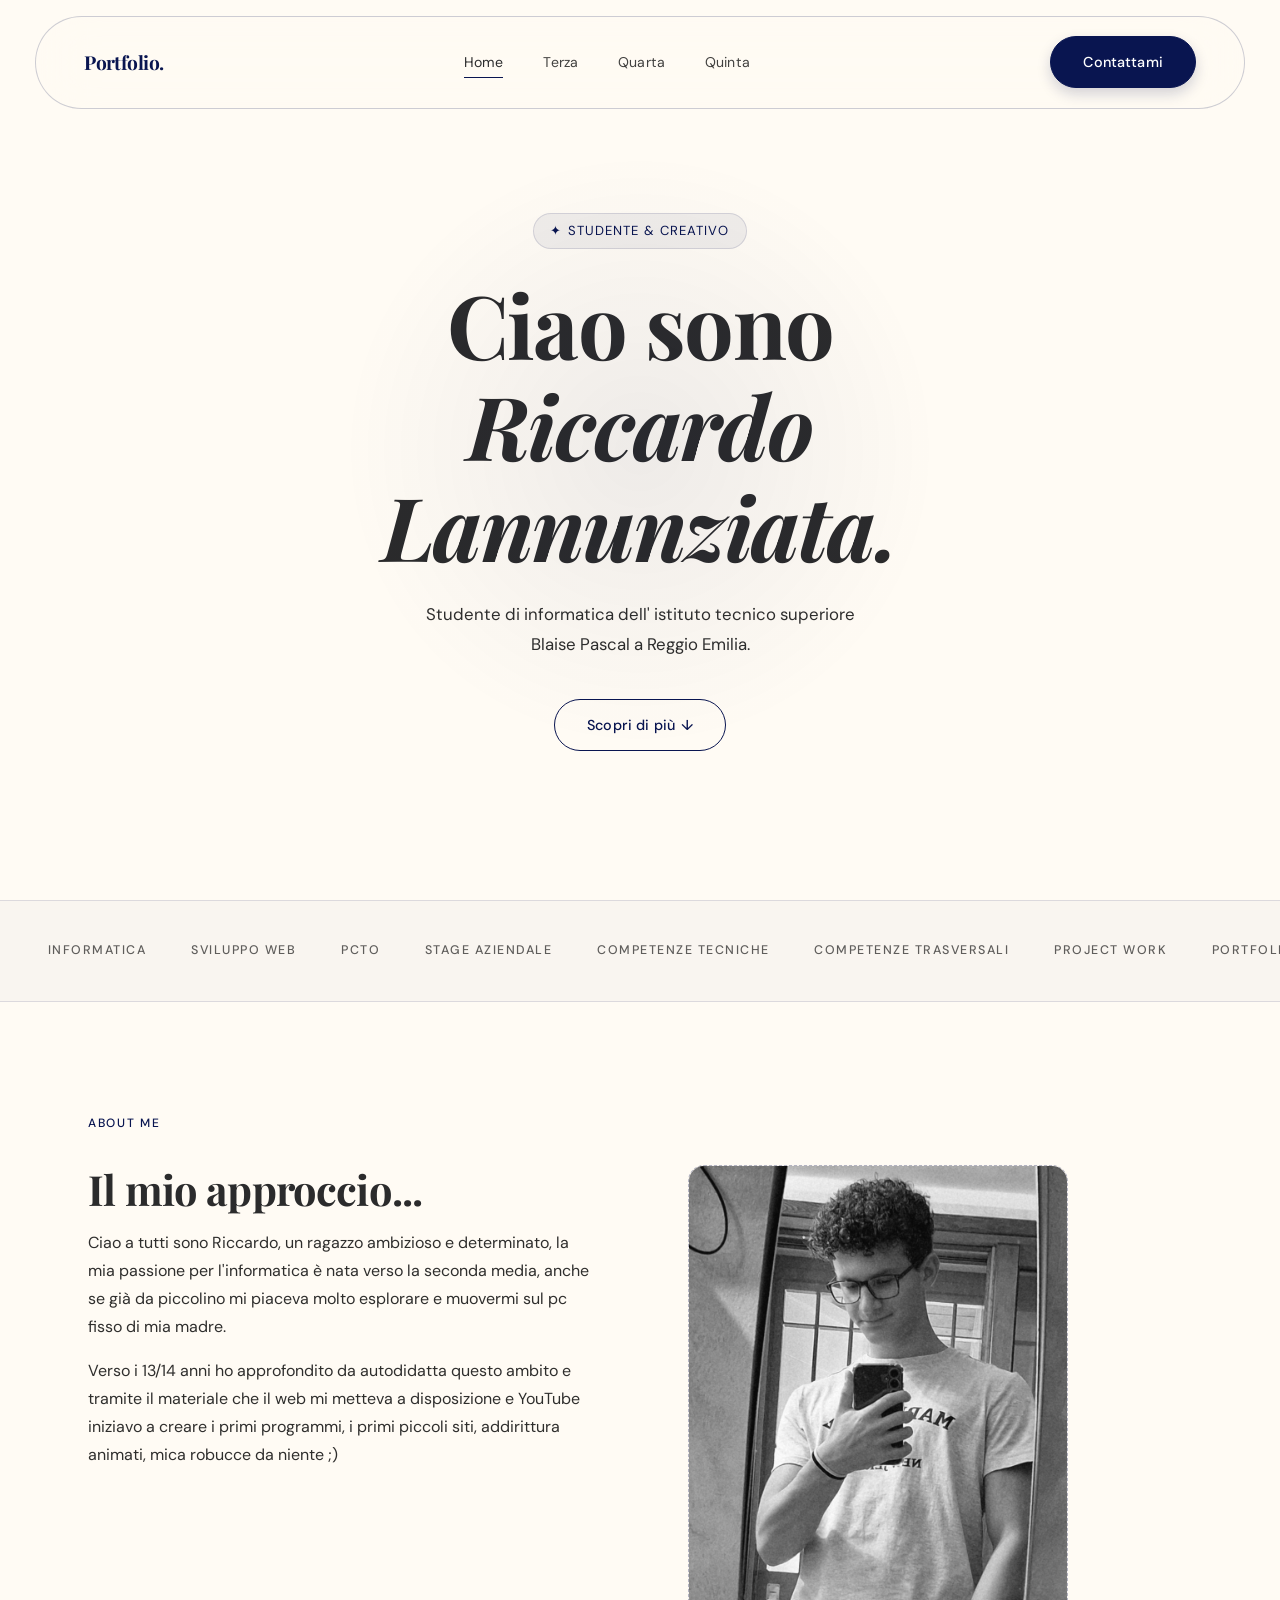
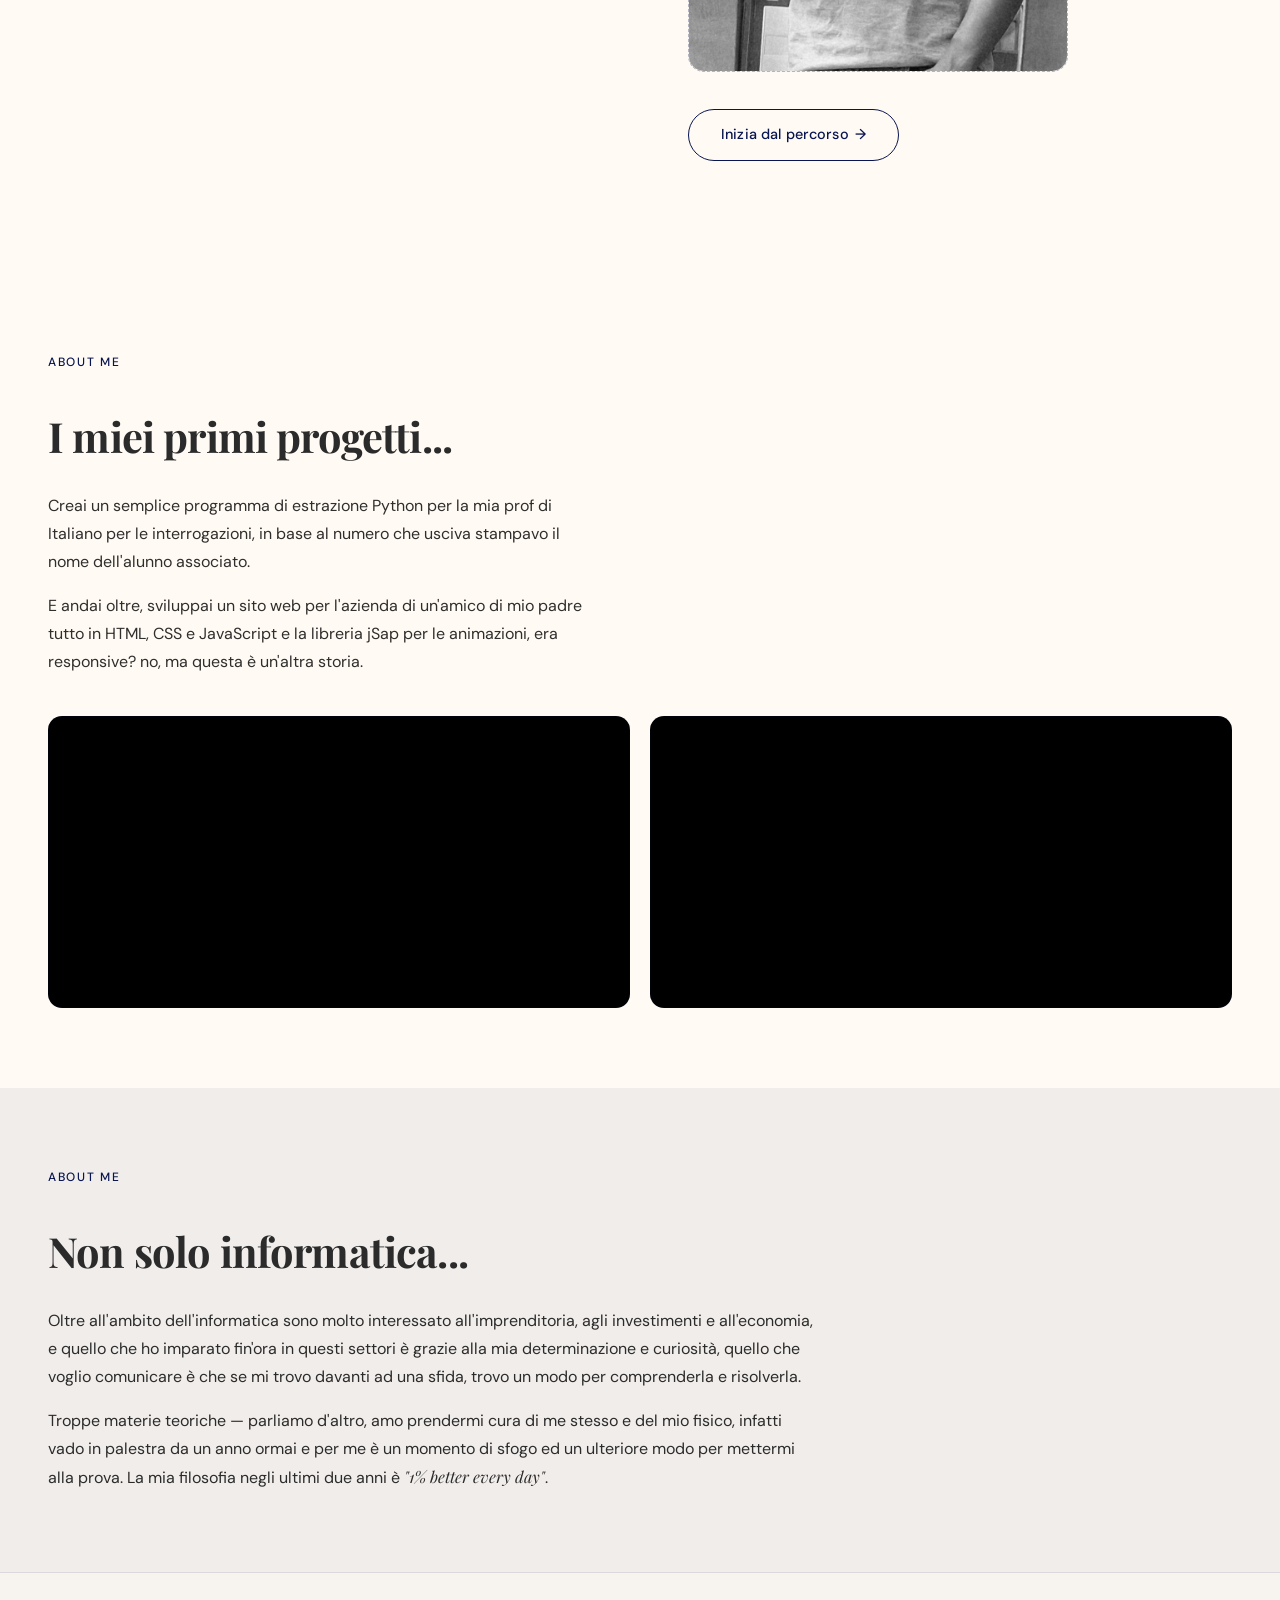
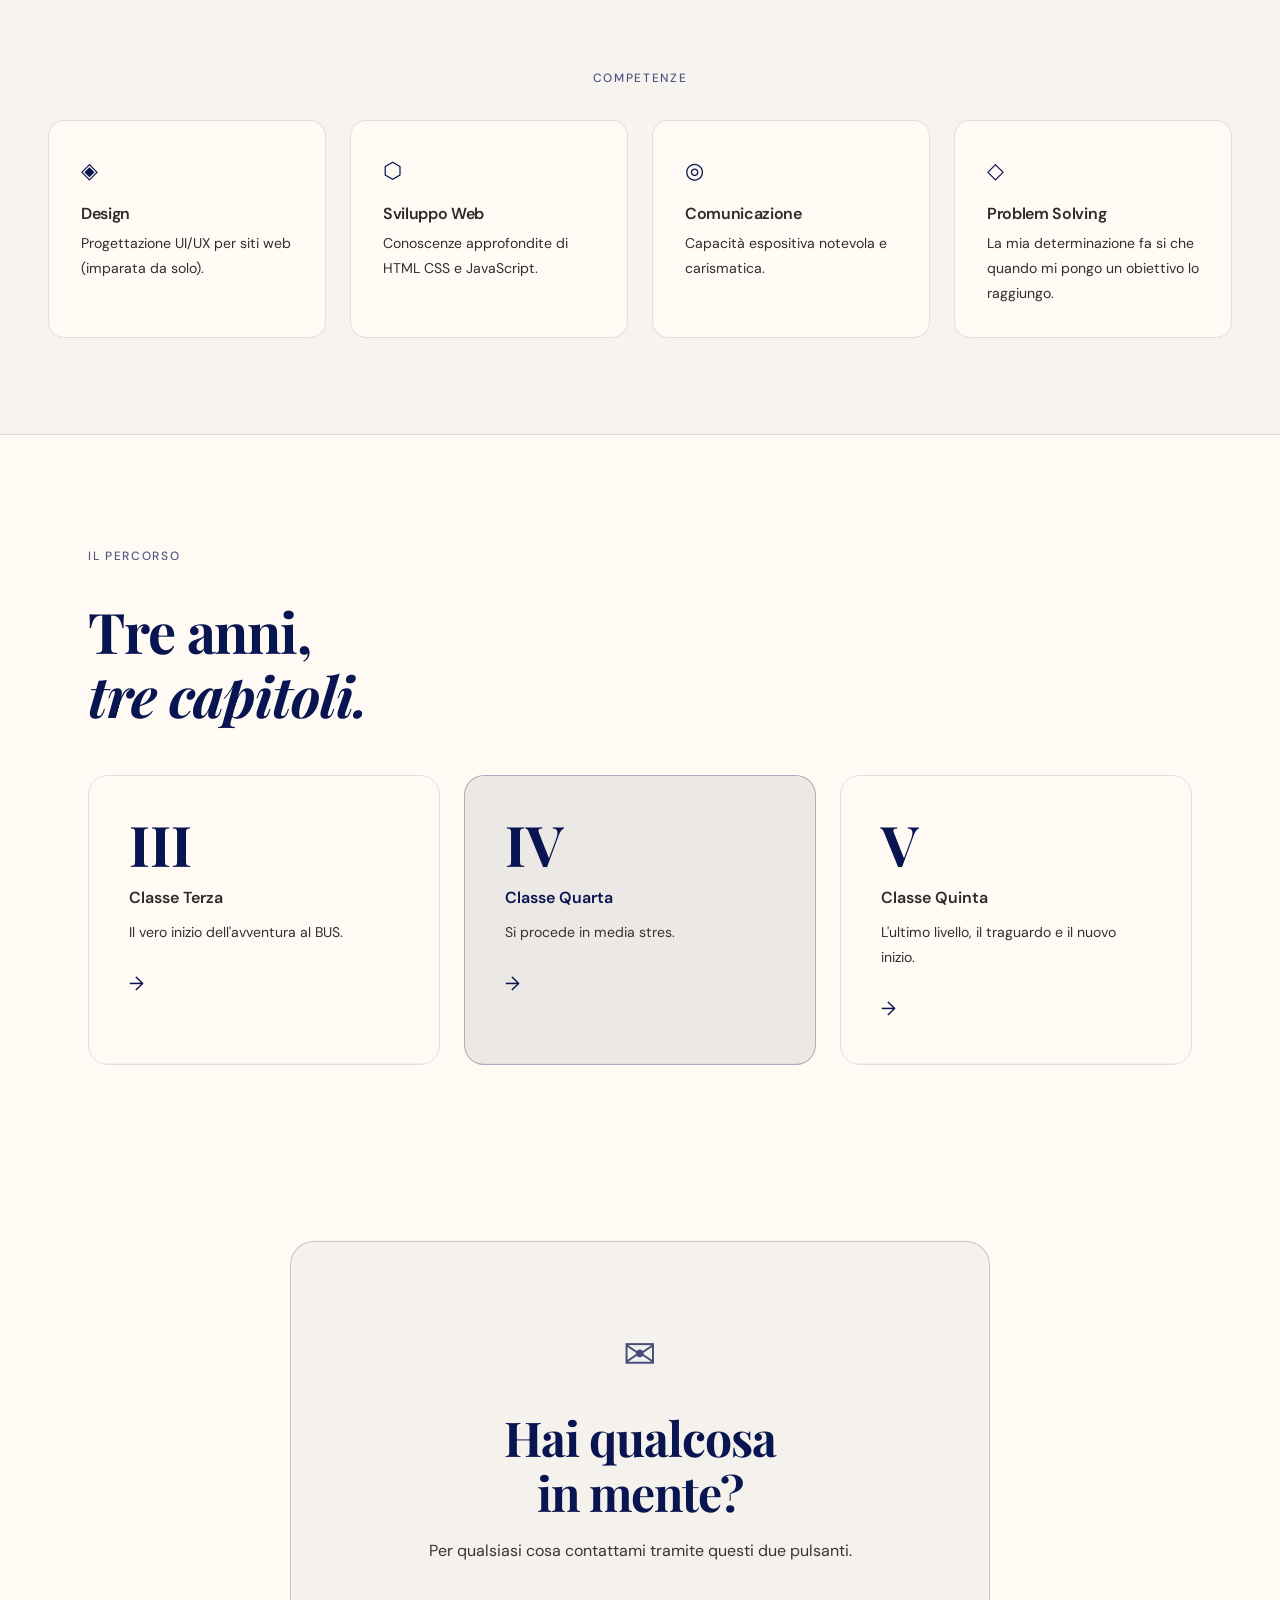
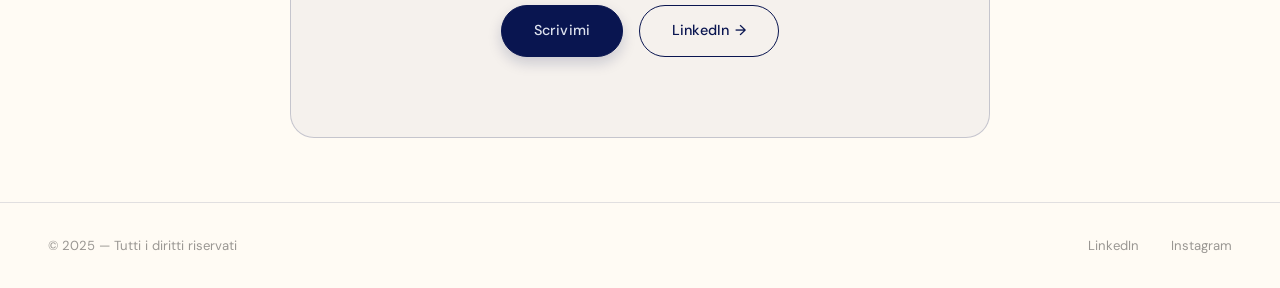
==== commit 23c7173d: "Add files via upload" ====
--- a/index.html
+++ b/index.html
@@ -77,19 +77,67 @@
       <div class="about-left fade-in-section">
         <h2>Il mio approccio...</h2>
         <p>
-          Sono un ragazzo curioso e ambizioso fin da quando ero piccolino.
-          Soprattutto per quanto riguarda la tecnologia e i computer.
+          Ciao a tutti sono Riccardo, un ragazzo ambizioso e determinato, la mia passione per l'informatica
+          è nata verso la seconda media, anche se già da piccolino mi piaceva molto esplorare e muovermi
+          sul pc fisso di mia madre.
         </p>
         <p>
-          Ho cominciato ad approcciarmi un po' più seriamente alla materia dell'informatica in seconda media.
+          Verso i 13/14 anni ho approfondito da autodidatta questo ambito e tramite il materiale che il web
+          mi metteva a disposizione e YouTube iniziavo a creare i primi programmi, i primi piccoli siti, addirittura animati, mica robucce da niente ;)
         </p>
       </div>
       <div class="about-right fade-in-section delay-1">
-        <div class="about-photo-slot">
-          <img src="https://framerusercontent.com/images/jYWLYT46QP2IQZvcGWomokY1kc.jpg" alt="Foto profilo" />
+        <div class="about-photo-slot about-photo-tall">
+          <img src="foto_riccardo.jpg" alt="Foto Riccardo" />
         </div>
         <a href="terza.html" class="btn-outline">Inizia dal percorso <span class="btn-arrow">→</span></a>
       </div>
+    </div>
+  </section>
+
+  <!-- PRIMI PROGETTI -->
+  <section class="about-extra fade-in-section" id="progetti">
+    <div class="about-extra-inner">
+      <div class="about-label fade-in-section">About me</div>
+      <h2 class="about-extra-title fade-in-section">I miei primi progetti...</h2>
+      <div class="about-extra-stack">
+        <div class="about-extra-text fade-in-section">
+          <p>
+            Creai un semplice programma di estrazione Python per la mia prof di Italiano per le interrogazioni,
+            in base al numero che usciva stampavo il nome dell'alunno associato.
+          </p>
+          <p>
+            E andai oltre, sviluppai un sito web per l'azienda di un'amico di mio padre tutto in HTML, CSS e JavaScript
+            e la libreria jSap per le animazioni, era responsive? no, ma questa è un'altra storia.
+          </p>
+        </div>
+        <div class="about-extra-videos fade-in-section delay-1">
+          <video autoplay loop muted playsinline disablePictureInPicture controlsList="novolume nofullscreen nodownload noplaybackrate" oncontextmenu="return false;">
+            <source src="video1.mp4" type="video/mp4">
+          </video>
+          <video autoplay loop muted playsinline disablePictureInPicture controlsList="novolume nofullscreen nodownload noplaybackrate" oncontextmenu="return false;">
+            <source src="video2.mp4" type="video/mp4">
+          </video>
+        </div>
+      </div>
+    </div>
+  </section>
+
+  <!-- NON SOLO INFORMATICA -->
+  <section class="about-extra alt fade-in-section">
+    <div class="about-extra-inner">
+      <div class="about-label fade-in-section">About me</div>
+      <h2 class="about-extra-title fade-in-section">Non solo informatica...</h2>
+      <p class="about-extra-solo fade-in-section">
+        Oltre all'ambito dell'informatica sono molto interessato all'imprenditoria, agli investimenti e all'economia,
+        e quello che ho imparato fin'ora in questi settori è grazie alla mia determinazione e curiosità, quello che voglio
+        comunicare è che se mi trovo davanti ad una sfida, trovo un modo per comprenderla e risolverla.
+      </p>
+      <p class="about-extra-solo fade-in-section delay-1">
+        Troppe materie teoriche — parliamo d'altro, amo prendermi cura di me stesso e del mio fisico, infatti vado in palestra
+        da un anno ormai e per me è un momento di sfogo ed un ulteriore modo per mettermi alla prova.
+        La mia filosofia negli ultimi due anni è <em>"1% better every day"</em>.
+      </p>
     </div>
   </section>
 
@@ -110,7 +158,7 @@
       <div class="skill-card fade-in-section delay-2">
         <div class="skill-icon">◎</div>
         <h3>Comunicazione</h3>
-        <p>Capacità espositiva notevole e carismatica.</p>
+        <p>Capacità espositiva notevola e carismatica.</p>
       </div>
       <div class="skill-card fade-in-section delay-3">
         <div class="skill-icon">◇</div>
--- a/style.css
+++ b/style.css
@@ -1197,3 +1197,113 @@
   .stage-activities { grid-template-columns: 1fr 1fr; }
   .details-skills { grid-template-columns: 1fr; }
 }
+
+/* === ABOUT EXTRA SECTIONS === */
+.about-extra {
+  padding: 5rem 3rem;
+  background: var(--cream);
+}
+
+.about-extra.alt {
+  background: var(--navy-light);
+}
+
+.about-extra-inner {
+  max-width: 1200px;
+  margin: 0 auto;
+}
+
+.about-extra .about-label {
+  margin-bottom: 2.5rem;
+}
+
+.about-extra-grid {
+  display: grid;
+  grid-template-columns: 1fr 1fr;
+  gap: 5rem;
+  align-items: start;
+}
+
+.about-extra-text p {
+  margin-top: 1rem;
+  max-width: 50ch;
+  color: rgba(0,0,0,0.82);
+  line-height: 1.75;
+}
+
+.about-extra-text p:first-child {
+  margin-top: 0;
+}
+
+.about-extra-videos {
+  display: flex;
+  flex-direction: column;
+  gap: 1.2rem;
+}
+
+.about-extra-videos video {
+  width: 100%;
+  border-radius: 14px;
+  border: 1.5px solid rgba(9,21,80,0.14);
+  background: rgba(9,21,80,0.04);
+  display: block;
+}
+
+.about-extra-solo {
+  max-width: 70ch;
+  color: rgba(0,0,0,0.82);
+  line-height: 1.75;
+  margin-top: 1rem;
+}
+
+.about-extra-solo:first-of-type {
+  margin-top: 0;
+}
+
+@media (max-width: 900px) {
+  .about-extra { padding: 4rem 1.5rem; }
+  .about-extra-grid { grid-template-columns: 1fr; gap: 2.5rem; }
+}
+
+/* === PHOTO TALL (face focused) === */
+.about-photo-tall {
+  aspect-ratio: 3 / 4;
+  width: min(380px, 100%);
+}
+
+.about-photo-tall img {
+  object-position: center 8%;
+}
+
+/* === ABOUT EXTRA TITLES === */
+.about-extra-title {
+  font-size: clamp(1.6rem, 3.5vw, 2.6rem);
+  margin-bottom: 2rem;
+}
+
+/* === STACK LAYOUT: text above videos === */
+.about-extra-stack {
+  display: flex;
+  flex-direction: column;
+  gap: 2.5rem;
+}
+
+.about-extra-stack .about-extra-videos {
+  display: grid;
+  grid-template-columns: 1fr 1fr;
+  gap: 1.2rem;
+}
+
+.about-extra-stack .about-extra-videos video {
+  width: 100%;
+  border-radius: 14px;
+  border: 1.5px solid rgba(9,21,80,0.14);
+  background: #000;
+  display: block;
+}
+
+@media (max-width: 600px) {
+  .about-extra-stack .about-extra-videos {
+    grid-template-columns: 1fr;
+  }
+}
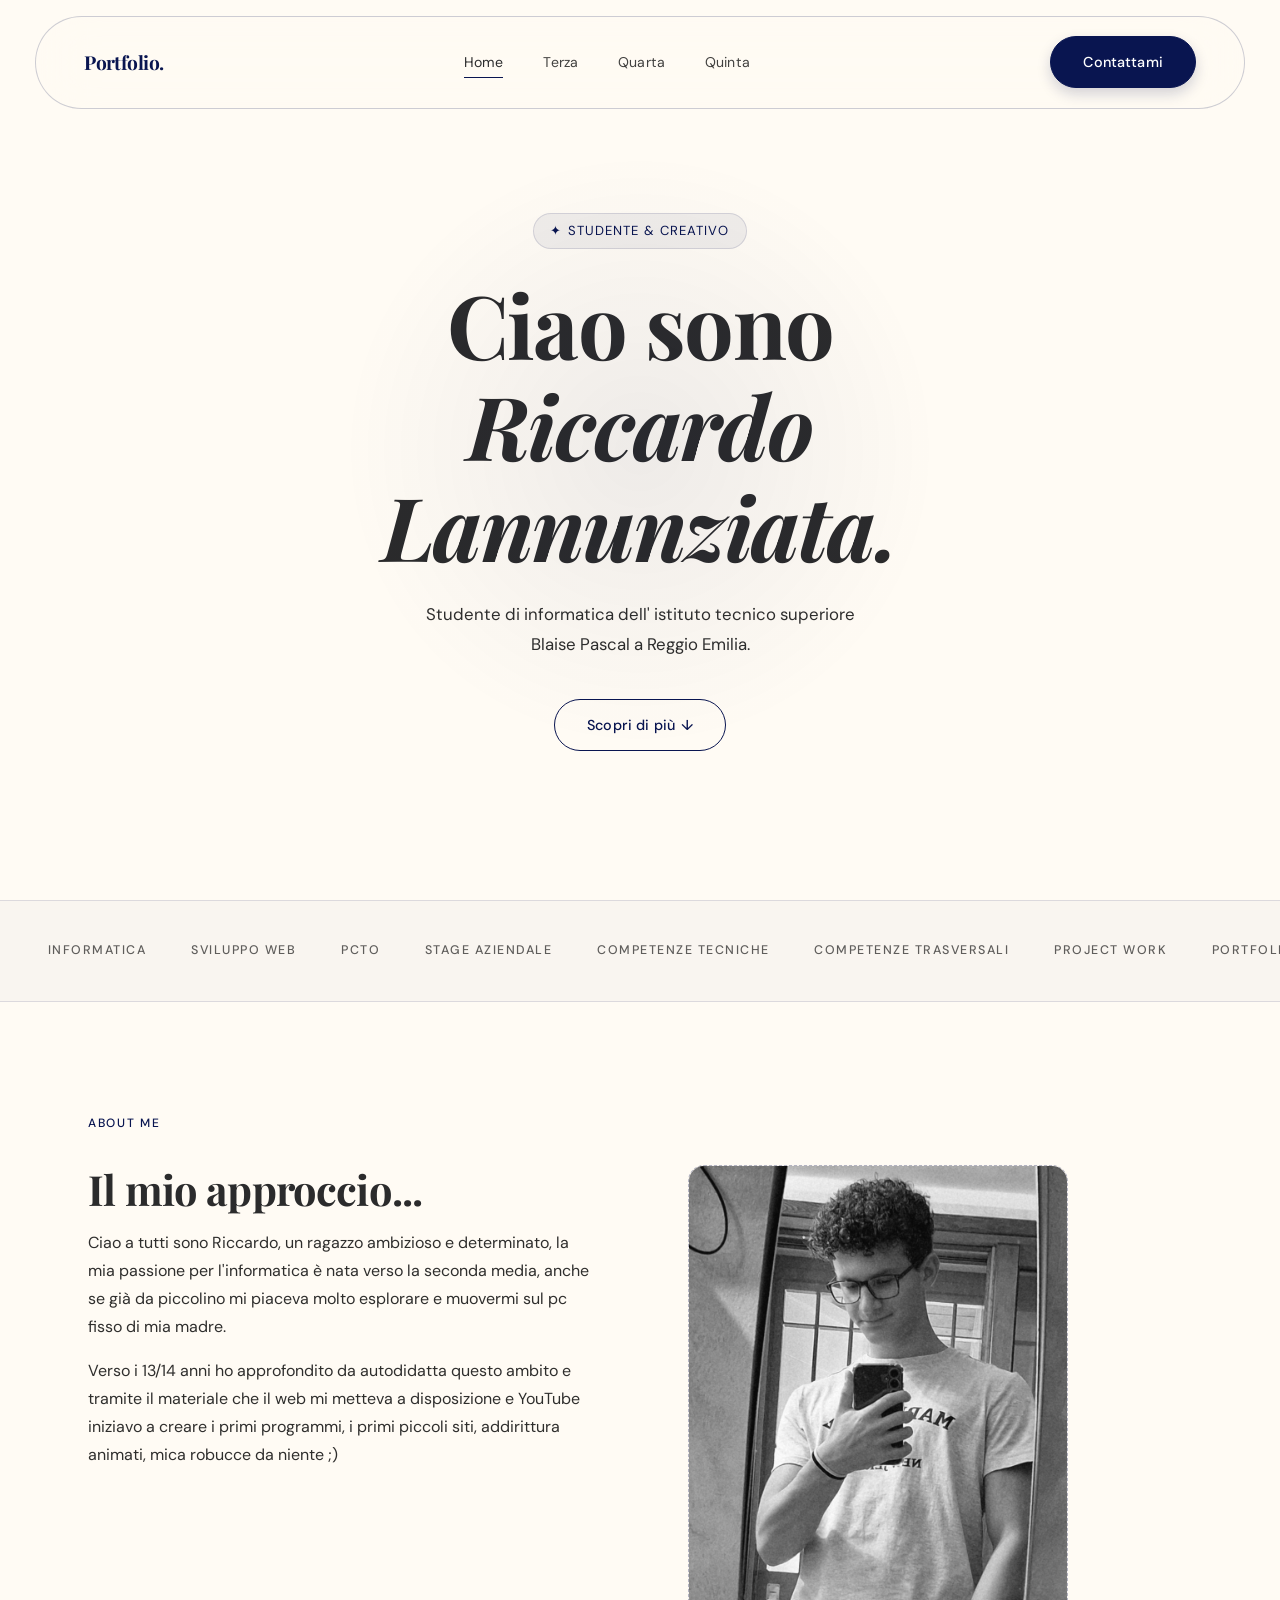
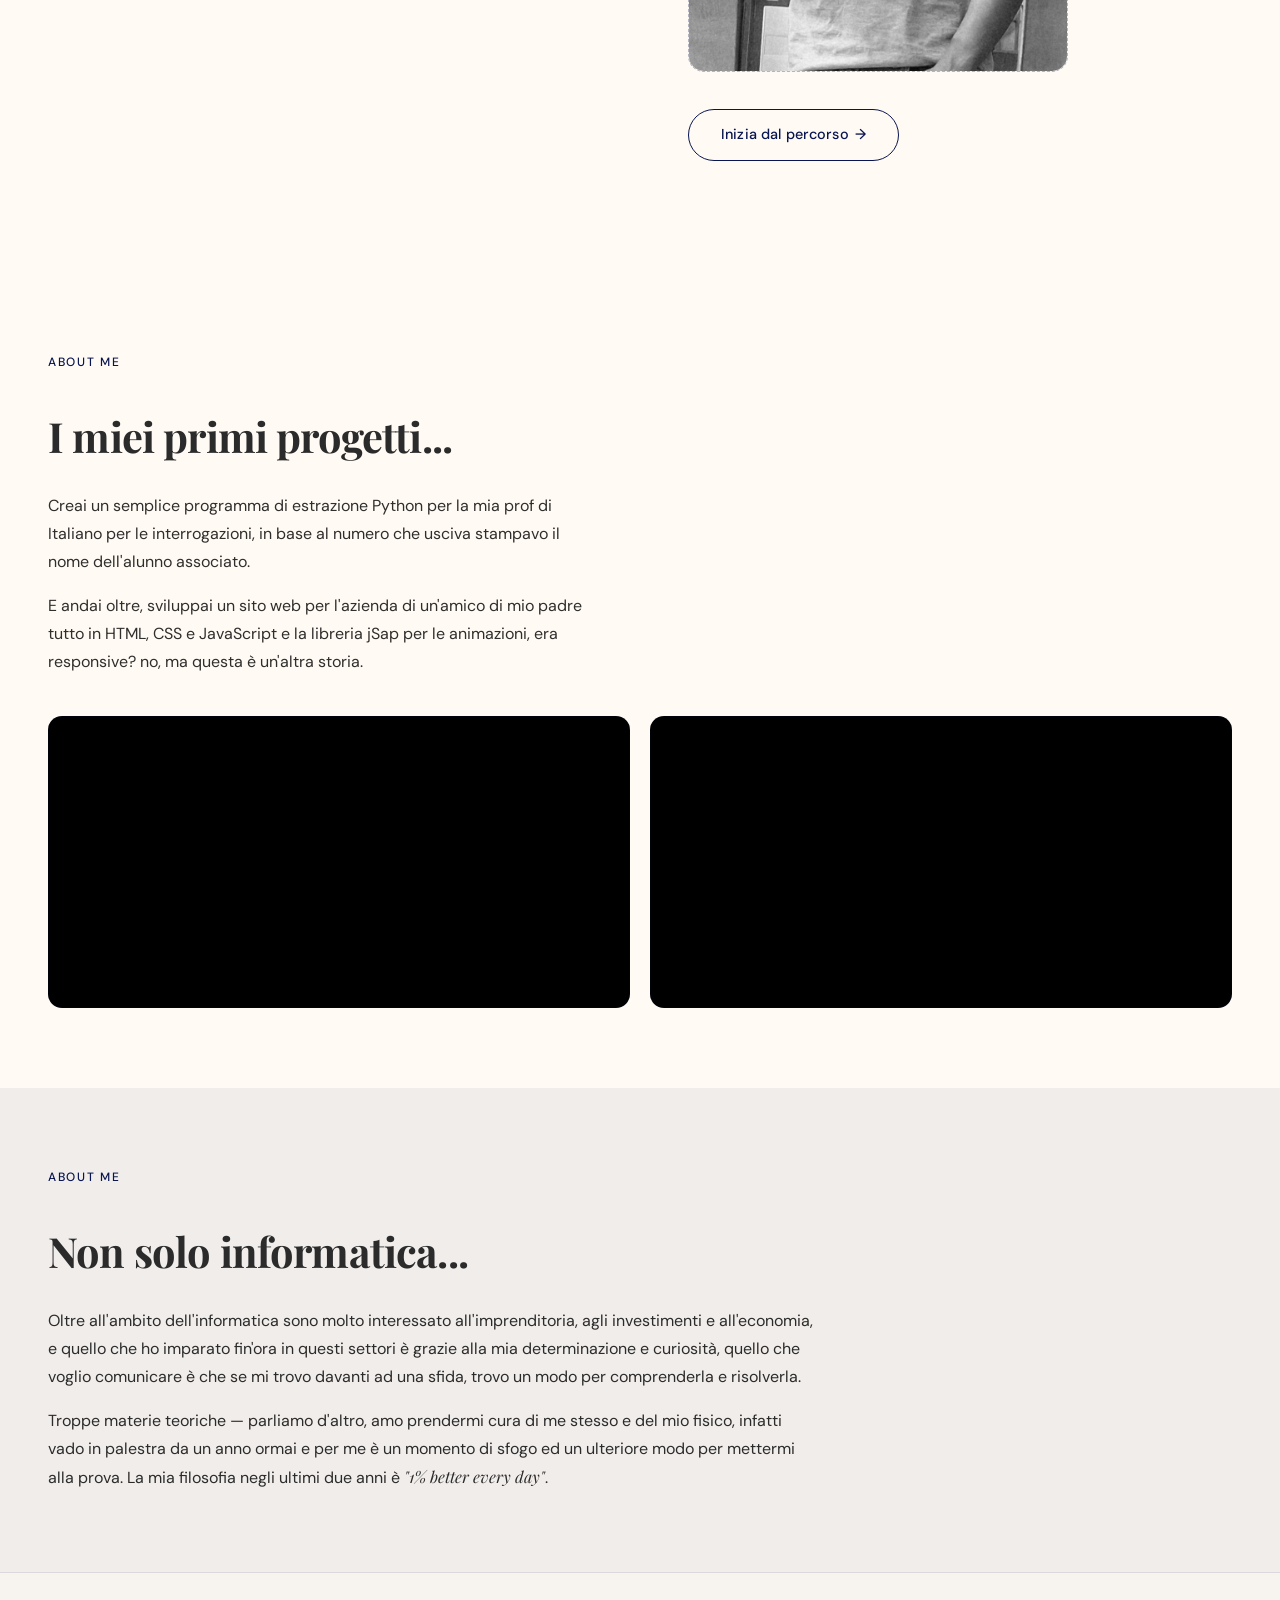
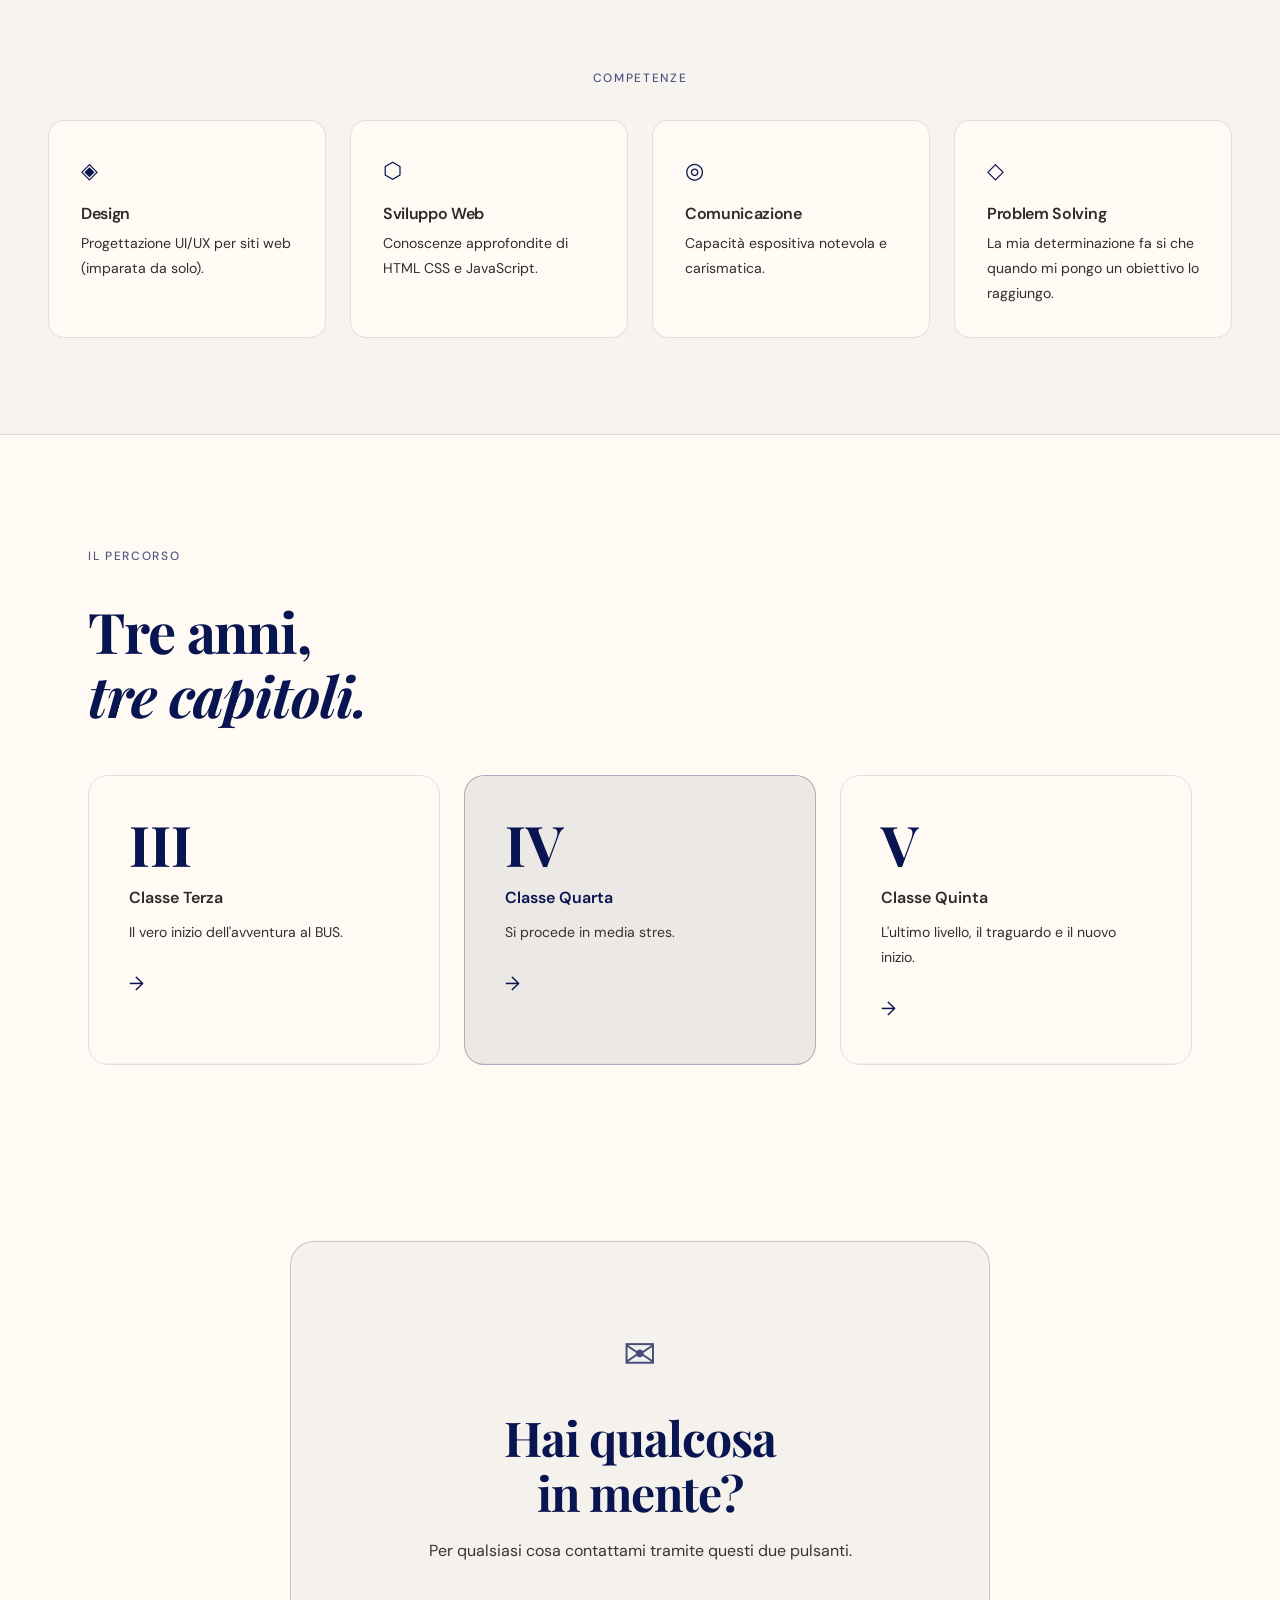
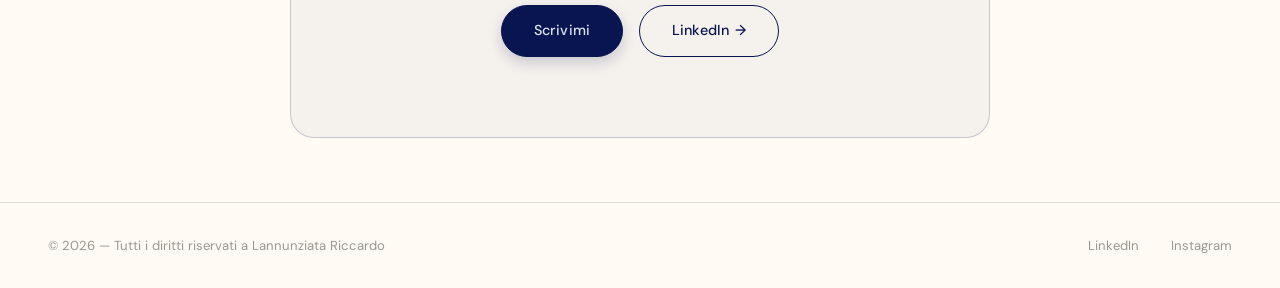
==== commit 22d14861: "Update contact email and footer links Updated contact email and footer information with new links." ====
--- a/index.html
+++ b/index.html
@@ -20,7 +20,7 @@
       <a href="quinta.html">Quinta</a>
     </div>
     <div class="nav-contact">
-      <a href="mailto:email@example.com" class="btn-pill btn-glow">Contattami</a>
+      <a href="mailto:lannunziata.riccardo@gmail.com" class="btn-pill btn-glow">Contattami</a>
     </div>
     <button class="hamburger" onclick="toggleMenu()">&#9776;</button>
   </nav>
@@ -209,10 +209,10 @@
 
   <!-- FOOTER -->
   <footer class="footer">
-    <div class="footer-left">© 2025 — Tutti i diritti riservati</div>
+    <div class="footer-left">© 2026 — Tutti i diritti riservati a Lannunziata Riccardo</div>
     <div class="footer-right">
-      <a href="#">LinkedIn</a>
-      <a href="#">Instagram</a>
+      <a href="https://www.linkedin.com/in/riccardo-lannunziata-584561280?utm_source=share&utm_campaign=share_via&utm_content=profile&utm_medium=android_app">LinkedIn</a>
+      <a href="https://www.instagram.com/_riccardolannu_?igsh=MTgzd2gxZWViY2d0dg==">Instagram</a>
     </div>
   </footer>
 
